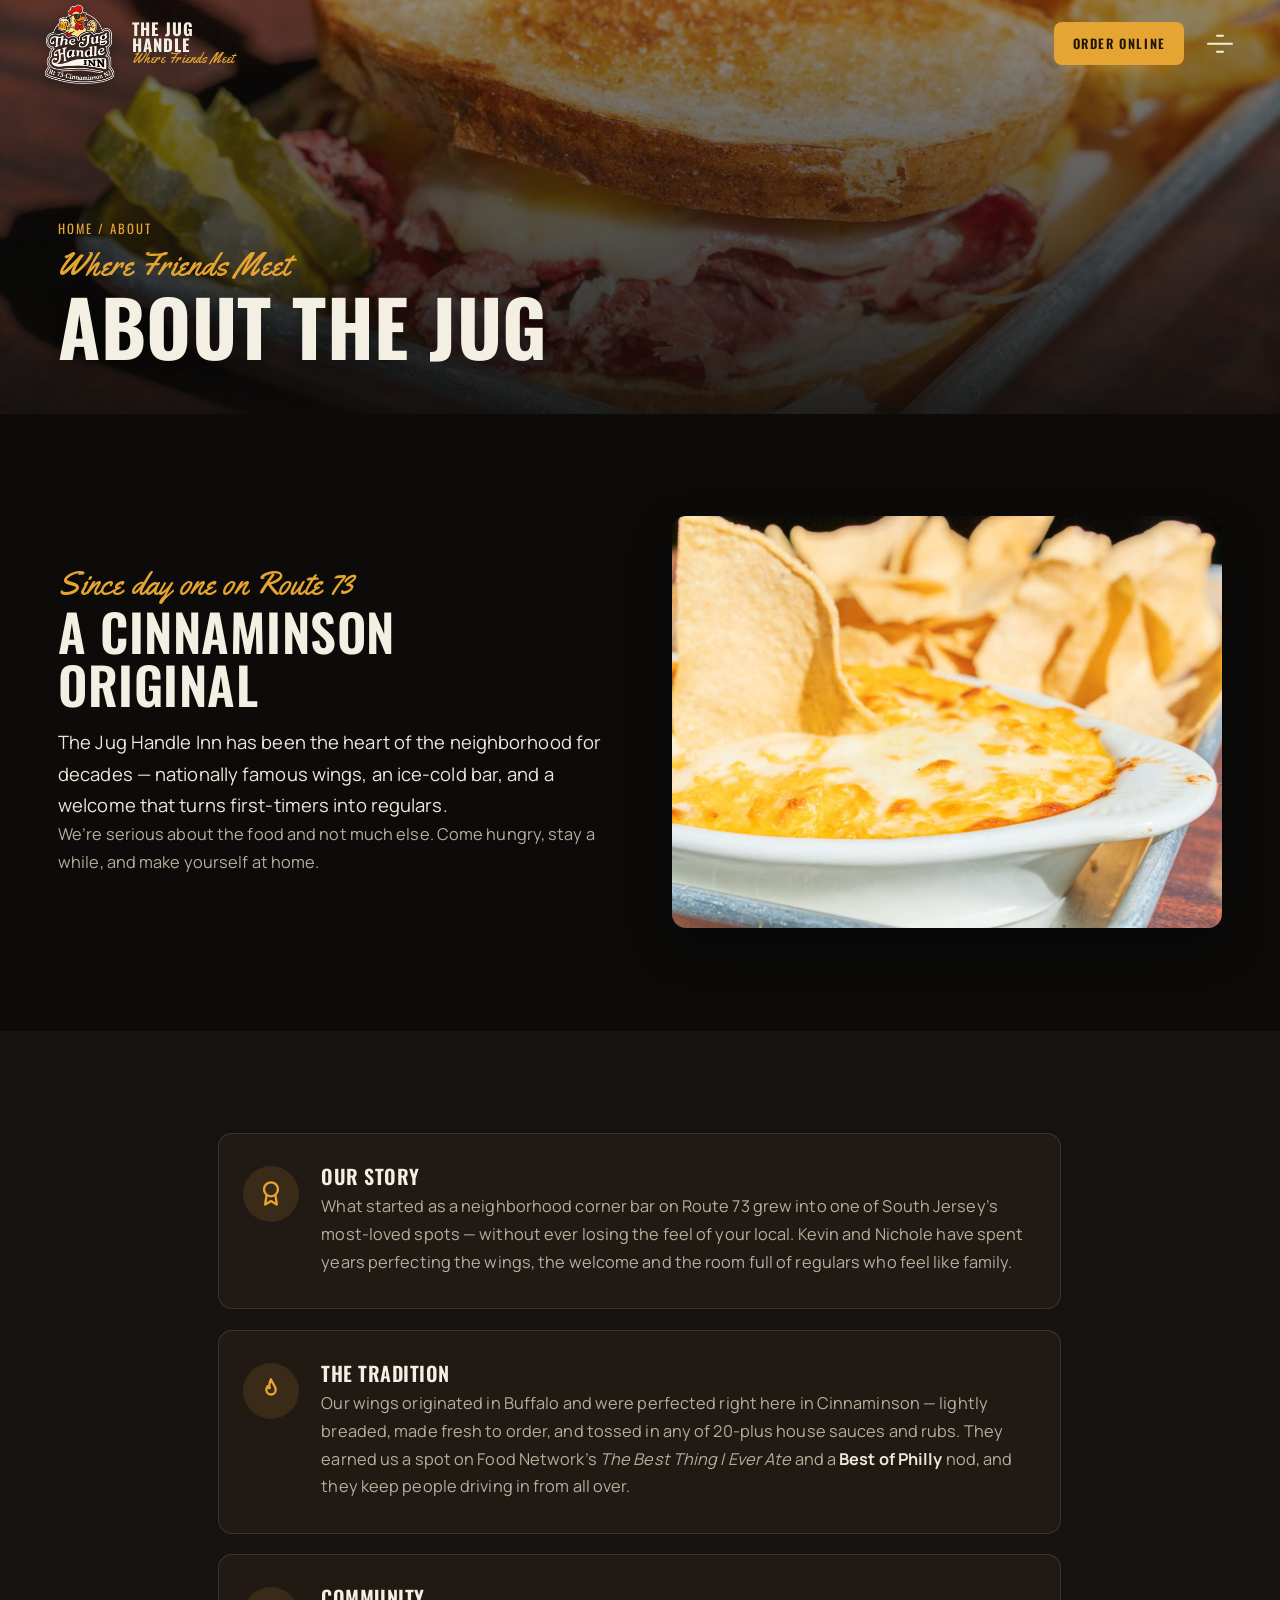
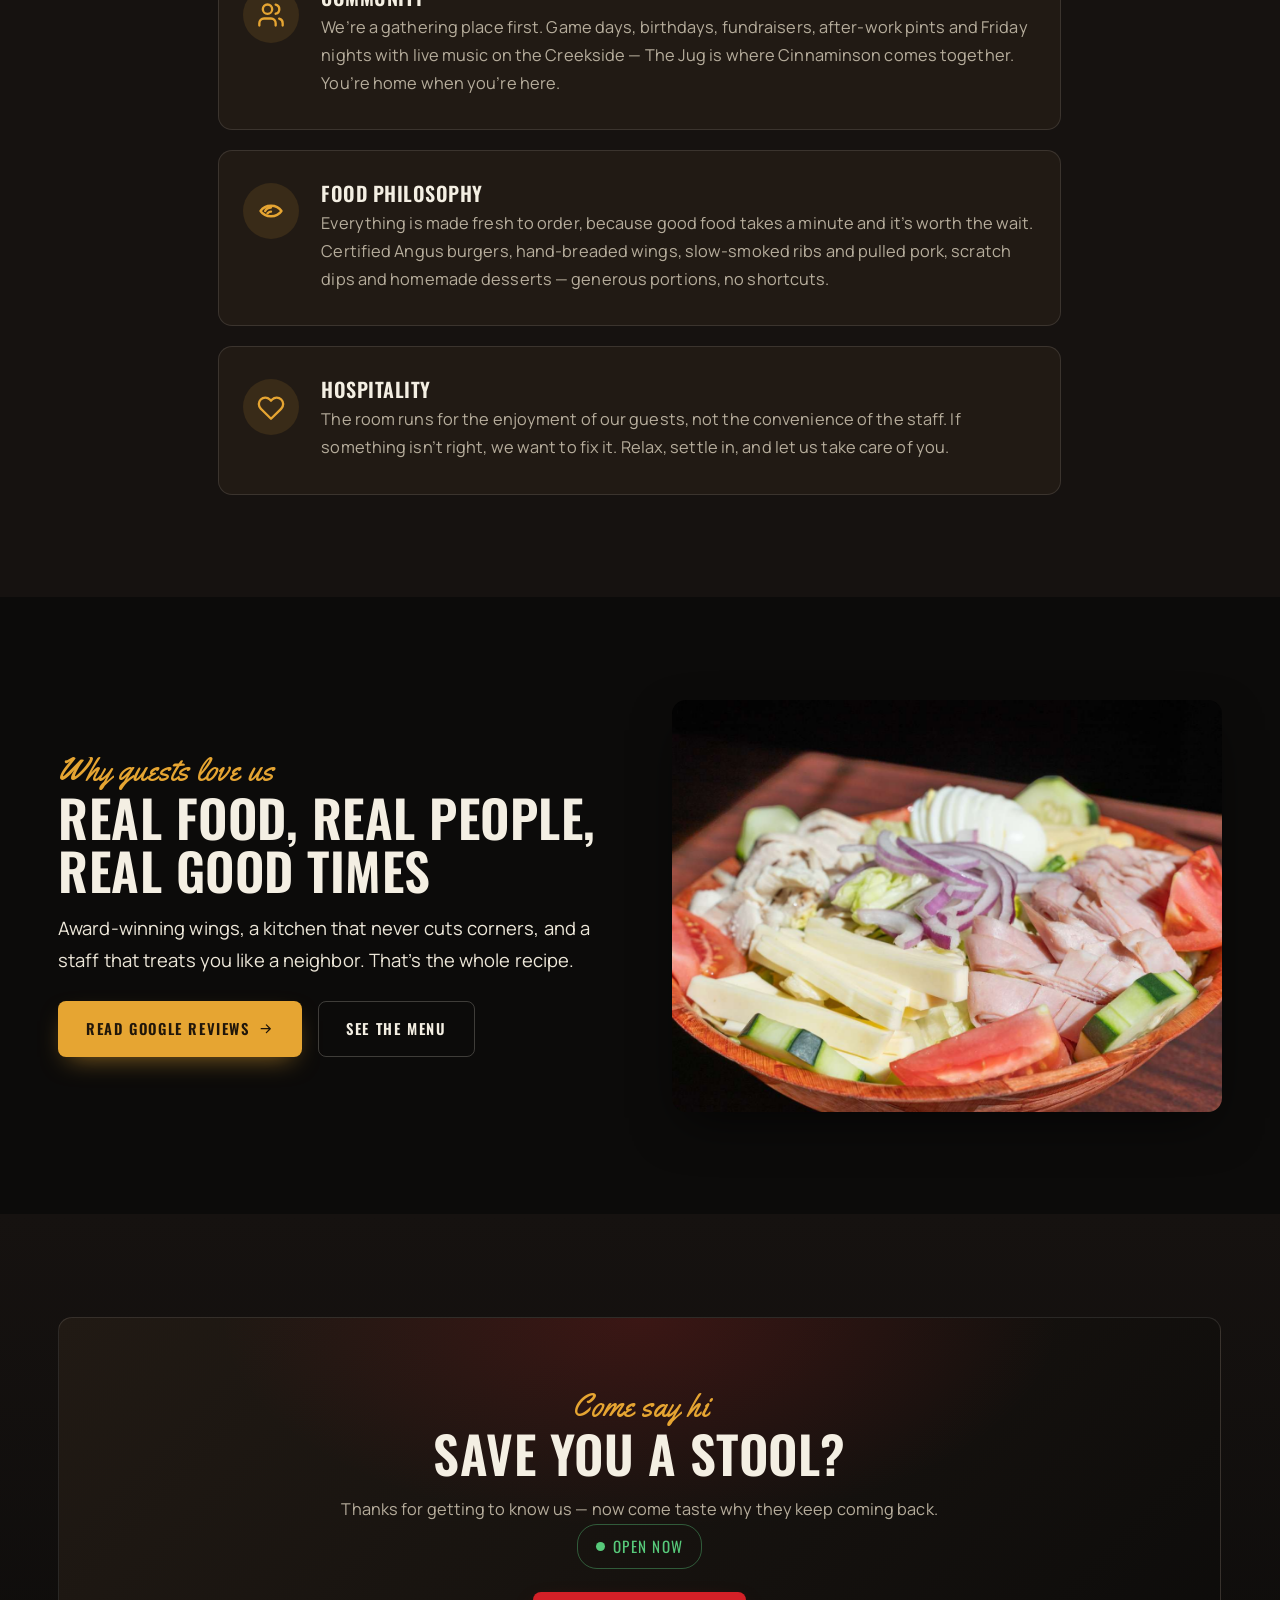
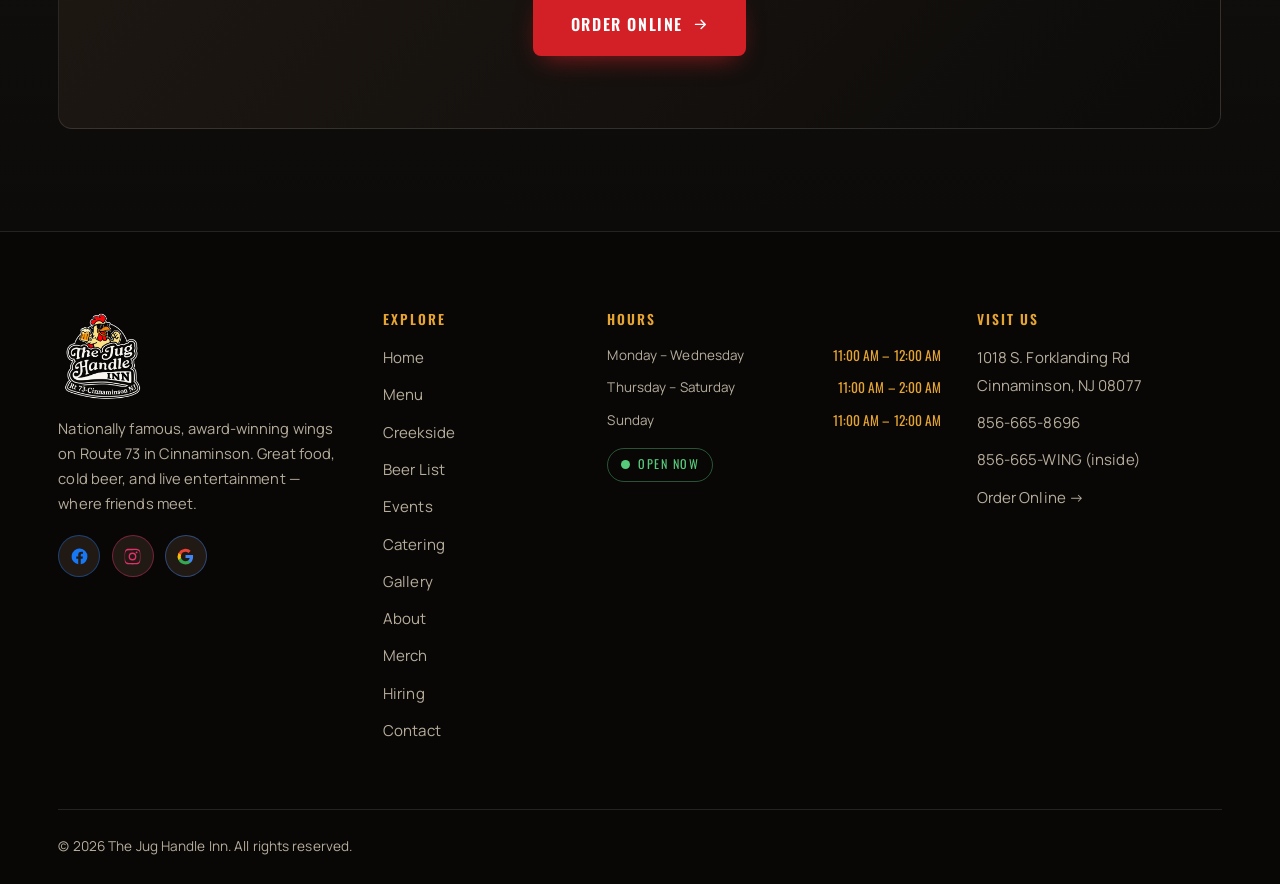
==== about.html @ 711f010d "Repoint absolute URLs to new GitHub Pages base + add .nojekyll Updated canonical, Open Graph, Twitte" ====
<!DOCTYPE html>
<html lang="en" class="no-js">
<head>
  <meta charset="UTF-8">
  <script>document.documentElement.classList.remove("no-js");document.documentElement.classList.add("js");</script>
  <meta name="viewport" content="width=device-width, initial-scale=1.0">
  <title>About | The Jug Handle Inn — Cinnaminson&amp;rsquo;s Home for Wings &amp; Cold Beer</title>
  <meta name="description" content="The story of The Jug Handle Inn: a Cinnaminson original on Route 73 with nationally famous, award-winning wings, made-fresh food, and a welcome that turns first-timers into regulars.">
  <link rel="canonical" href="https://digitaloneweb.github.io/theJugHandleInn/about.html">
  <meta name="theme-color" content="#0c0b0a">

  <!-- Open Graph -->
  <meta property="og:type" content="restaurant">
  <meta property="og:site_name" content="The Jug Handle Inn">
  <meta property="og:title" content="About | The Jug Handle Inn — Cinnaminson&amp;rsquo;s Home for Wings &amp; Cold Beer">
  <meta property="og:description" content="The story of The Jug Handle Inn: a Cinnaminson original on Route 73 with nationally famous, award-winning wings, made-fresh food, and a welcome that turns first-timers into regulars.">
  <meta property="og:url" content="https://digitaloneweb.github.io/theJugHandleInn/about.html">
  <meta property="og:image" content="https://digitaloneweb.github.io/theJugHandleInn/assets/images/logo/og-image.png">

  <!-- Twitter -->
  <meta name="twitter:card" content="summary_large_image">
  <meta name="twitter:title" content="About | The Jug Handle Inn — Cinnaminson&amp;rsquo;s Home for Wings &amp; Cold Beer">
  <meta name="twitter:description" content="The story of The Jug Handle Inn: a Cinnaminson original on Route 73 with nationally famous, award-winning wings, made-fresh food, and a welcome that turns first-timers into regulars.">
  <meta name="twitter:image" content="https://digitaloneweb.github.io/theJugHandleInn/assets/images/logo/og-image.png">

  <!-- Favicons -->
  <link rel="icon" type="image/png" sizes="32x32" href="assets/images/logo/favicon-32.png">
  <link rel="apple-touch-icon" href="assets/images/logo/favicon-180.png">

  <!-- Fonts -->
  <link rel="preconnect" href="https://fonts.googleapis.com">
  <link rel="preconnect" href="https://fonts.gstatic.com" crossorigin>
  <link href="https://fonts.googleapis.com/css2?family=Oswald:wght@300;400;500;600;700&family=Manrope:wght@400;500;600;700;800&family=Yellowtail&display=swap" rel="stylesheet">

  <link rel="stylesheet" href="assets/css/style.css?v=20260629e">

  <script type="application/ld+json">{
  "@context":"https://schema.org",
  "@type":"Restaurant",
  "name":"The Jug Handle Inn",
  "image":"https://digitaloneweb.github.io/theJugHandleInn/assets/images/logo/og-image.png",
  "@id":"https://digitaloneweb.github.io/theJugHandleInn",
  "url":"https://digitaloneweb.github.io/theJugHandleInn",
  "telephone":"856-665-8696",
  "priceRange":"$$",
  "servesCuisine":["American","Bar & Grill","Wings","Burgers"],
  "address":{"@type":"PostalAddress","streetAddress":"1018 S. Forklanding Rd","addressLocality":"Cinnaminson","addressRegion":"NJ","postalCode":"08077","addressCountry":"US"},
  "geo":{"@type":"GeoCoordinates","latitude":39.9912,"longitude":-74.9876},
  "openingHoursSpecification":[
    {"@type":"OpeningHoursSpecification","dayOfWeek":["Monday","Tuesday","Wednesday","Sunday"],"opens":"11:00","closes":"00:00"},
    {"@type":"OpeningHoursSpecification","dayOfWeek":["Thursday","Friday","Saturday"],"opens":"11:00","closes":"02:00"}
  ],
  "sameAs":["https://www.facebook.com/TheJugHandleInn/","https://www.instagram.com/thejughandleinn/"]
}</script>
  
</head>
<body>
<a class="skip-link" href="#main">Skip to content</a>
<header class="site-header">
  <nav class="nav container" aria-label="Primary">
    <a class="nav__brand" href="index.html" aria-label="The Jug Handle Inn home">
      <img src="assets/images/logo/logo.png" alt="The Jug Handle Inn logo — a rooster in sunglasses holding a beer">
      <span class="nav__brand-text">The Jug<br>Handle<small>Where Friends Meet</small></span>
    </a>

    <div class="nav__links" id="nav-links">
        <a href="index.html">Home</a>
        <a href="menu.html">Menu</a>
        <a href="creekside.html">Creekside</a>
        <a href="beer-list.html">Beer List</a>
        <a href="events.html">Events</a>
        <a href="catering.html">Catering</a>
        <a href="gallery.html">Gallery</a>
        <a href="about.html" aria-current="page">About</a>
        <a href="merchandise.html">Merch</a>
        <a href="hiring.html">Hiring</a>
        <a href="contact.html">Contact</a>
    </div>

    <div class="nav__actions">
      <span class="status" data-status aria-live="polite">
        <span class="status__dot"></span><span class="status__text">Checking…</span>
      </span>
      <a class="btn btn--gold btn--sm" href="https://online.skytab.com/7696057f402aea3ac30bc4868bea2866/order-settings" target="_blank" rel="noopener">Order Online</a>
      <button class="nav__toggle" aria-label="Toggle menu" aria-expanded="false" aria-controls="nav-links">
        <span></span>
      </button>
    </div>
  </nav>
</header>
<main id="main">

<section class="page-hero">
  <img src="assets/images/general/about-hero.jpg" alt="The Jug Handle Inn on Route 73" class="page-hero__bg" loading="eager" >
  <div class="container page-hero__inner" data-reveal>
    <p class="breadcrumb"><a href="index.html">Home</a> / About</p>
    <span class="eyebrow">Where Friends Meet</span>
    <h1>About The Jug</h1>
  </div>
</section>

<section class="section">
  <div class="container split">
    <div class="split__body" data-reveal>
      <span class="eyebrow">Since day one on Route 73</span>
      <h2>A Cinnaminson original</h2>
      <p class="lead">The Jug Handle Inn has been the heart of the neighborhood for decades — nationally famous wings, an ice-cold bar, and a welcome that turns first-timers into regulars.</p>
      <p>We&rsquo;re serious about the food and not much else. Come hungry, stay a while, and make yourself at home.</p>
    </div>
    <div class="split__media" data-reveal data-reveal-delay="1"><img src="assets/images/general/about-1.jpg" alt="The bar at The Jug Handle Inn" class="" loading="lazy" ></div>
  </div>
</section>

<section class="section section--wood">
  <div class="container" style="max-width:920px">
    <div class="feature-list"><article class="feature feature--row" data-reveal data-reveal-delay="0"><span class="feature__ico"><svg viewBox="0 0 24 24" fill="none" stroke="currentColor" stroke-width="2" stroke-linecap="round" stroke-linejoin="round"><circle cx="12" cy="8" r="6"/><path d="m8.2 13-1.2 8L12 18l5 3-1.2-8"/></svg></span><div><h3>Our Story</h3><p>What started as a neighborhood corner bar on Route 73 grew into one of South Jersey&rsquo;s most-loved spots — without ever losing the feel of your local. Kevin and Nichole have spent years perfecting the wings, the welcome and the room full of regulars who feel like family.</p></div></article><article class="feature feature--row" data-reveal data-reveal-delay="1"><span class="feature__ico"><svg viewBox="0 0 24 24" fill="none" stroke="currentColor" stroke-width="2" stroke-linecap="round" stroke-linejoin="round"><path d="M12 2c1 4 4 5 4 9a4 4 0 0 1-8 0c0-1 .4-2 1-3 .3 1 1 1.5 2 1.5C10 7 11 4 12 2Z"/></svg></span><div><h3>The Tradition</h3><p>Our wings originated in Buffalo and were perfected right here in Cinnaminson — lightly breaded, made fresh to order, and tossed in any of 20-plus house sauces and rubs. They earned us a spot on Food Network&rsquo;s <em>The Best Thing I Ever Ate</em> and a <strong>Best of Philly</strong> nod, and they keep people driving in from all over.</p></div></article><article class="feature feature--row" data-reveal data-reveal-delay="2"><span class="feature__ico"><svg viewBox="0 0 24 24" fill="none" stroke="currentColor" stroke-width="2" stroke-linecap="round" stroke-linejoin="round"><path d="M16 21v-2a4 4 0 0 0-4-4H6a4 4 0 0 0-4 4v2"/><circle cx="9" cy="7" r="4"/><path d="M22 21v-2a4 4 0 0 0-3-3.9M16 3.1a4 4 0 0 1 0 7.8"/></svg></span><div><h3>Community</h3><p>We&rsquo;re a gathering place first. Game days, birthdays, fundraisers, after-work pints and Friday nights with live music on the Creekside — The Jug is where Cinnaminson comes together. You&rsquo;re home when you&rsquo;re here.</p></div></article><article class="feature feature--row" data-reveal data-reveal-delay="0"><span class="feature__ico"><svg viewBox="0 0 24 24" fill="none" stroke="currentColor" stroke-width="2" stroke-linecap="round" stroke-linejoin="round"><path d="M3 12c4-6 14-6 18 0-4 6-14 6-18 0Z"/><path d="M7 12c1-2 3-3 5-3M9 14c1-1 2-1.5 3-1.5"/></svg></span><div><h3>Food Philosophy</h3><p>Everything is made fresh to order, because good food takes a minute and it&rsquo;s worth the wait. Certified Angus burgers, hand-breaded wings, slow-smoked ribs and pulled pork, scratch dips and homemade desserts — generous portions, no shortcuts.</p></div></article><article class="feature feature--row" data-reveal data-reveal-delay="1"><span class="feature__ico"><svg viewBox="0 0 24 24" fill="none" stroke="currentColor" stroke-width="2" stroke-linecap="round" stroke-linejoin="round"><path d="M20.8 5.6a5.5 5.5 0 0 0-7.8 0L12 6.6l-1-1a5.5 5.5 0 0 0-7.8 7.8l1 1 7.8 7.7 7.8-7.7 1-1a5.5 5.5 0 0 0 0-7.8Z"/></svg></span><div><h3>Hospitality</h3><p>The room runs for the enjoyment of our guests, not the convenience of the staff. If something isn&rsquo;t right, we want to fix it. Relax, settle in, and let us take care of you.</p></div></article></div>
  </div>
</section>

<section class="section">
  <div class="container split split--reverse">
    <div class="split__media" data-reveal><img src="assets/images/general/about-2.jpg" alt="Live music on the Creekside" class="" loading="lazy" ></div>
    <div class="split__body" data-reveal data-reveal-delay="1">
      <span class="eyebrow">Why guests love us</span>
      <h2>Real food, real people, real&nbsp;good&nbsp;times</h2>
      <p class="lead">Award-winning wings, a kitchen that never cuts corners, and a staff that treats you like a neighbor. That&rsquo;s the whole recipe.</p>
      <div class="hero__cta" style="margin-top:1.6rem">
        <a class="btn btn--gold" href="https://share.google/TAHXh9fkQX0eW2FaK" target="_blank" rel="noopener">Read Google Reviews <svg viewBox="0 0 24 24" fill="none" stroke="currentColor" stroke-width="2" stroke-linecap="round" stroke-linejoin="round"><path d="M5 12h14M13 6l6 6-6 6"/></svg></a>
        <a class="btn btn--ghost" href="menu.html">See the Menu</a>
      </div>
    </div>
  </div>
</section>

<section class="section section--wood2">
  <div class="container"><div class="callout" data-reveal>
    <span class="eyebrow">Come say hi</span>
    <h2>Save you a stool?</h2>
    <p class="measure mx-auto">Thanks for getting to know us — now come taste why they keep coming back. <span class="status status--lg" data-status><span class="status__dot"></span><span class="status__text">Checking…</span></span></p>
    <a class="btn btn--primary btn--lg" href="https://online.skytab.com/7696057f402aea3ac30bc4868bea2866/order-settings" target="_blank" rel="noopener">Order Online <svg viewBox="0 0 24 24" fill="none" stroke="currentColor" stroke-width="2" stroke-linecap="round" stroke-linejoin="round"><path d="M5 12h14M13 6l6 6-6 6"/></svg></a>
  </div></div>
</section>

</main>
<footer class="site-footer">
  <div class="container">
    <div class="footer-grid">
      <div class="footer-brand">
        <img src="assets/images/logo/logo.png" alt="The Jug Handle Inn logo">
        <p>Nationally famous, award-winning wings on Route 73 in Cinnaminson. Great food, cold beer, and live entertainment — where friends meet.</p>
        <div class="socials">
          <a href="https://www.facebook.com/TheJugHandleInn/" target="_blank" rel="noopener" aria-label="Facebook"><svg viewBox="0 0 24 24" fill="currentColor" aria-hidden="true"><path d="M22 12a10 10 0 1 0-11.6 9.9v-7H7.9V12h2.5V9.8c0-2.5 1.5-3.9 3.8-3.9 1.1 0 2.2.2 2.2.2v2.5h-1.2c-1.2 0-1.6.8-1.6 1.6V12h2.7l-.4 2.9h-2.3v7A10 10 0 0 0 22 12Z"/></svg></a>
          <a href="https://www.instagram.com/thejughandleinn/" target="_blank" rel="noopener" aria-label="Instagram"><svg viewBox="0 0 24 24" fill="currentColor" aria-hidden="true"><path d="M12 2.2c3.2 0 3.6 0 4.9.1 1.2.1 1.8.3 2.2.4.6.2 1 .5 1.4.9.4.4.7.8.9 1.4.2.5.4 1.1.4 2.2.1 1.3.1 1.7.1 4.9s0 3.6-.1 4.9c-.1 1.2-.3 1.8-.4 2.2-.2.6-.5 1-.9 1.4-.4.4-.8.7-1.4.9-.5.2-1.1.4-2.2.4-1.3.1-1.7.1-4.9.1s-3.6 0-4.9-.1c-1.2-.1-1.8-.3-2.2-.4-.6-.2-1-.5-1.4-.9-.4-.4-.7-.8-.9-1.4-.2-.5-.4-1.1-.4-2.2C2.2 15.6 2.2 15.2 2.2 12s0-3.6.1-4.9c.1-1.2.3-1.8.4-2.2.2-.6.5-1 .9-1.4.4-.4.8-.7 1.4-.9.5-.2 1.1-.4 2.2-.4C8.4 2.2 8.8 2.2 12 2.2Zm0 1.8c-3.1 0-3.5 0-4.7.1-1.1.1-1.7.2-2.1.4-.5.2-.9.4-1.3.8-.4.4-.6.8-.8 1.3-.2.4-.3 1-.4 2.1C2.6 9.7 2.6 10.1 2.6 12s0 2.3.1 3.5c.1 1.1.2 1.7.4 2.1.2.5.4.9.8 1.3.4.4.8.6 1.3.8.4.2 1 .3 2.1.4 1.2.1 1.6.1 4.7.1s3.5 0 4.7-.1c1.1-.1 1.7-.2 2.1-.4.5-.2.9-.4 1.3-.8.4-.4.6-.8.8-1.3.2-.4.3-1 .4-2.1.1-1.2.1-1.6.1-3.5s0-2.3-.1-3.5c-.1-1.1-.2-1.7-.4-2.1-.2-.5-.4-.9-.8-1.3-.4-.4-.8-.6-1.3-.8-.4-.2-1-.3-2.1-.4C15.5 4 15.1 4 12 4Zm0 3.1A4.9 4.9 0 1 1 7.1 12 4.9 4.9 0 0 1 12 7.1Zm0 8.1A3.2 3.2 0 1 0 8.8 12 3.2 3.2 0 0 0 12 15.2Zm6.3-8.3a1.15 1.15 0 1 1-1.15-1.15A1.15 1.15 0 0 1 18.3 6.9Z"/></svg></a>
          <a href="https://share.google/TAHXh9fkQX0eW2FaK" target="_blank" rel="noopener" aria-label="Google Reviews"><svg viewBox="0 0 24 24" fill="currentColor" aria-hidden="true"><path d="M21.6 12.2c0-.7-.1-1.4-.2-2H12v3.8h5.4a4.6 4.6 0 0 1-2 3v2.5h3.2c1.9-1.7 3-4.3 3-7.3Z"/><path d="M12 22c2.7 0 5-.9 6.6-2.4l-3.2-2.5c-.9.6-2 .9-3.4.9-2.6 0-4.8-1.7-5.6-4.1H3.1v2.6A10 10 0 0 0 12 22Z"/><path d="M6.4 13.9a6 6 0 0 1 0-3.8V7.5H3.1a10 10 0 0 0 0 9l3.3-2.6Z"/><path d="M12 6.1c1.5 0 2.8.5 3.8 1.5l2.8-2.8A10 10 0 0 0 3.1 7.5l3.3 2.6C7.2 7.7 9.4 6.1 12 6.1Z"/></svg></a>
        </div>
      </div>

      <div class="footer-col">
        <h4>EXPLORE</h4>
        <ul>
          <li><a href="index.html">Home</a></li>
          <li><a href="menu.html">Menu</a></li>
          <li><a href="creekside.html">Creekside</a></li>
          <li><a href="beer-list.html">Beer List</a></li>
          <li><a href="events.html">Events</a></li>
          <li><a href="catering.html">Catering</a></li>
          <li><a href="gallery.html">Gallery</a></li>
          <li><a href="about.html">About</a></li>
          <li><a href="merchandise.html">Merch</a></li>
          <li><a href="hiring.html">Hiring</a></li>
          <li><a href="contact.html">Contact</a></li>
        </ul>
      </div>

      <div class="footer-col">
        <h4>HOURS</h4>
        <ul class="footer-hours">
          <li><span>Monday – Wednesday</span><span>11:00 AM – 12:00 AM</span></li>
          <li><span>Thursday – Saturday</span><span>11:00 AM – 2:00 AM</span></li>
          <li><span>Sunday</span><span>11:00 AM – 12:00 AM</span></li>
        </ul>
        <p style="margin-top:1rem">
          <span class="status" data-status><span class="status__dot"></span><span class="status__text">Checking…</span></span>
        </p>
      </div>

      <div class="footer-col">
        <h4>VISIT US</h4>
        <ul>
          <li><a href="https://maps.app.goo.gl/6b174tuCh4UDP8sJ7" target="_blank" rel="noopener">1018 S. Forklanding Rd<br>Cinnaminson, NJ 08077</a></li>
          <li><a href="tel:+18566658696">856-665-8696</a></li>
          <li><a href="tel:+18566659464">856-665-WING (inside)</a></li>
          <li><a href="https://online.skytab.com/7696057f402aea3ac30bc4868bea2866/order-settings" target="_blank" rel="noopener">Order Online &rarr;</a></li>
        </ul>
      </div>
    </div>

    <div class="footer-bottom">
      <p>&copy; <span data-year>2026</span> The Jug Handle Inn. All rights reserved.</p>
    </div>
  </div>
</footer>

<button class="to-top" aria-label="Back to top"><svg viewBox="0 0 24 24" fill="none" stroke="currentColor" stroke-width="2.4" stroke-linecap="round" stroke-linejoin="round"><path d="M12 19V5M6 11l6-6 6 6"/></svg></button>
<script src="assets/js/main.js?v=20260629e"></script>
</body>
</html>
---- assets/css/style.css ----
/* =====================================================================
   THE JUG HANDLE INN  —  style.css
   ---------------------------------------------------------------------
   A single shared stylesheet for the whole site.
   Modern Rustic · Premium · Dark Wood · Rooster Red & Beer Gold.

   TABLE OF CONTENTS
   01. Design tokens (CSS variables)
   02. Reset & base elements
   03. Typography helpers
   04. Layout primitives (container, section, grid)
   05. Buttons
   06. Header / navigation
   07. Hero
   08. Eyebrow / section heading
   09. Cards (feature, food, menu, event, testimonial)
   10. Split sections & callouts
   11. Menu / price rows
   12. Gallery & lightbox
   13. Accordion (FAQ)
   14. Status pill (open / closed)
   15. Map & contact
   16. Footer & back-to-top
   17. Scroll-reveal animation utilities
   18. Responsive breakpoints
   19. Accessibility / reduced motion
   ===================================================================== */

/* ---------------------------------------------------------------------
   01. DESIGN TOKENS
   Colours are pulled directly from logo.png:
   rooster-red comb, beer-gold mug, cream wordmark, near-black field.
--------------------------------------------------------------------- */
:root {
  /* Brand */
  --primary:      #d32027;   /* rooster red  — energy / signature accent */
  --primary-dark: #a8181e;
  --secondary:    #e6a532;   /* beer gold    — warm highlight            */
  --secondary-dk: #c8841a;
  --accent:       #e6a532;   /* alias used by CTAs                       */

  /* Surfaces */
  --dark:        #0c0b0a;    /* near-black field (logo background)        */
  --wood:        #161210;    /* dark-wood panel                          */
  --wood-2:      #211a14;    /* raised dark-wood panel                   */
  --background:  #0c0b0a;
  --surface:     #14110e;

  /* Light surfaces (cream cards) */
  --light:       #f4efe3;    /* cream wordmark colour                    */
  --light-2:     #ece4d3;

  /* Text */
  --text:        #ede7d9;    /* primary text on dark                     */
  --text-soft:   #b6ad9c;    /* muted text on dark                       */
  --text-dark:   #1a1714;    /* text on cream surfaces                   */
  --text-dark-soft:#5c5346;

  /* Lines & states */
  --border:      rgba(244, 239, 227, 0.12);
  --border-strong: rgba(244, 239, 227, 0.22);
  --hover:       #e6363d;    /* lighter red on hover                     */

  /* Type */
  --font-display: "Oswald", "Arial Narrow", sans-serif;
  --font-body:    "Manrope", system-ui, -apple-system, sans-serif;
  --font-script:  "Yellowtail", "Brush Script MT", cursive;

  /* Spacing scale */
  --space-1: .4rem;
  --space-2: .8rem;
  --space-3: 1.2rem;
  --space-4: 1.8rem;
  --space-5: 2.6rem;
  --space-6: 4rem;
  --space-7: 6rem;
  --space-8: 8rem;

  /* Misc */
  --radius:   14px;
  --radius-sm: 8px;
  --shadow:   0 18px 50px -12px rgba(0, 0, 0, .65);
  --shadow-sm:0 8px 24px -10px rgba(0, 0, 0, .6);
  --maxw:     1240px;
  --header-h: 98px;
  --ease:     cubic-bezier(.22, .61, .36, 1);
}

/* ---------------------------------------------------------------------
   02. RESET & BASE
--------------------------------------------------------------------- */
*, *::before, *::after { box-sizing: border-box; }
* { margin: 0; padding: 0; }

html {
  scroll-behavior: smooth;
  scroll-padding-top: calc(var(--header-h) + 12px);
  -webkit-text-size-adjust: 100%;
}

body {
  font-family: var(--font-body);
  background: var(--background);
  color: var(--text);
  line-height: 1.7;
  font-size: 1.02rem;
  letter-spacing: .1px;
  overflow-x: hidden;
  /* subtle dark-wood texture using layered gradients */
  background-image:
    radial-gradient(1200px 600px at 80% -10%, rgba(230,165,50,.06), transparent 60%),
    radial-gradient(900px 500px at -10% 10%, rgba(211,32,39,.05), transparent 55%);
  background-attachment: fixed;
}

img { display: block; max-width: 100%; height: auto; }
a { color: inherit; text-decoration: none; }
ul { list-style: none; }
button { font: inherit; cursor: pointer; }

/* selection */
::selection { background: var(--primary); color: #fff; }

/* focus visibility — accessibility floor */
:focus-visible {
  outline: 3px solid var(--secondary);
  outline-offset: 3px;
  border-radius: 4px;
}

/* ---------------------------------------------------------------------
   03. TYPOGRAPHY
--------------------------------------------------------------------- */
h1, h2, h3, h4 {
  font-family: var(--font-display);
  font-weight: 600;
  line-height: 1.04;
  letter-spacing: .5px;
  text-transform: uppercase;
  color: var(--light);
}
h1 { font-size: clamp(2.6rem, 6vw, 5rem); font-weight: 700; }
h2 { font-size: clamp(2rem, 4vw, 3.2rem); }
h3 { font-size: clamp(1.3rem, 2.4vw, 1.8rem); }
h4 { font-size: 1.15rem; letter-spacing: 1px; }

p { color: var(--text-soft); }
strong { color: var(--text); }

.script {
  font-family: var(--font-script);
  text-transform: none;
  letter-spacing: 0;
}

/* ---------------------------------------------------------------------
   04. LAYOUT PRIMITIVES
--------------------------------------------------------------------- */
.container {
  width: 100%;
  max-width: var(--maxw);
  margin-inline: auto;
  padding-inline: clamp(1.1rem, 4vw, 2.4rem);
}

.section { padding-block: clamp(3.5rem, 8vw, var(--space-8)); }
.section--tight { padding-block: clamp(2.4rem, 5vw, var(--space-6)); }
.section--wood  { background: var(--wood); }
.section--wood2 { background: linear-gradient(180deg, var(--wood) 0%, var(--background) 100%); }
.section--cream {
  background: var(--light);
  color: var(--text-dark);
}
.section--cream h1,
.section--cream h2,
.section--cream h3,
.section--cream h4 { color: var(--text-dark); }
.section--cream p { color: var(--text-dark-soft); }

.grid { display: grid; gap: clamp(1.2rem, 3vw, 2rem); }
.grid-2 { grid-template-columns: repeat(2, 1fr); }
.grid-3 { grid-template-columns: repeat(3, 1fr); }
.grid-4 { grid-template-columns: repeat(4, 1fr); }

.text-center { text-align: center; }
.mt-1 { margin-top: var(--space-3); }
.mt-2 { margin-top: var(--space-5); }
.lead { font-size: 1.15rem; color: var(--text); max-width: 60ch; }
.measure { max-width: 64ch; }
.mx-auto { margin-inline: auto; }

/* divider rule with gold tick */
.rule {
  height: 1px; border: 0;
  background: var(--border);
  margin-block: var(--space-5);
}

/* ---------------------------------------------------------------------
   05. BUTTONS
--------------------------------------------------------------------- */
.btn {
  display: inline-flex;
  align-items: center;
  gap: .55rem;
  font-family: var(--font-display);
  font-weight: 600;
  text-transform: uppercase;
  letter-spacing: 1.6px;
  font-size: .92rem;
  padding: .9rem 1.7rem;
  border-radius: var(--radius-sm);
  border: 1.5px solid transparent;
  transition: transform .25s var(--ease), background .25s var(--ease),
              color .25s var(--ease), box-shadow .25s var(--ease), border-color .25s;
  will-change: transform;
}
.btn:hover { transform: translateY(-3px); }
.btn:active { transform: translateY(-1px); }

.btn--primary {
  background: var(--primary);
  color: #fff;
  box-shadow: 0 10px 26px -10px rgba(211,32,39,.7);
}
.btn--primary:hover { background: var(--hover); box-shadow: 0 16px 34px -10px rgba(211,32,39,.85); }

.btn--gold {
  background: var(--secondary);
  color: #20160a;
  box-shadow: 0 10px 26px -10px rgba(230,165,50,.6);
}
.btn--gold:hover { background: #f1b54a; }

.btn--ghost {
  background: transparent;
  color: var(--light);
  border-color: var(--border-strong);
}
.btn--ghost:hover { border-color: var(--secondary); color: var(--secondary); }

.btn--lg { padding: 1.1rem 2.3rem; font-size: 1rem; }
.btn--sm { padding: .6rem 1.1rem; font-size: .8rem; }

/* Inline icon sizing — keep SVG icons proportional to their text so they
   never expand to their intrinsic size (esp. on narrow mobile buttons). */
.btn svg { width: 1.05em; height: 1.05em; flex: 0 0 auto; }
.card__link svg { width: 1.05em; height: 1.05em; flex: 0 0 auto; vertical-align: middle; }
.to-top svg { width: 22px; height: 22px; }
.btn .ico { width: 1em; height: 1em; }

/* ---------------------------------------------------------------------
   06. HEADER / NAVIGATION
   Transparent over hero, becomes solid dark wood on scroll.
--------------------------------------------------------------------- */
.site-header {
  position: fixed;
  inset: 0 0 auto 0;
  z-index: 1000;
  height: var(--header-h);
  display: flex;
  align-items: center;
  transition: background .35s var(--ease), box-shadow .35s var(--ease), border-color .35s;
  border-bottom: 1px solid transparent;
}
.site-header.scrolled {
  background: rgba(12, 11, 10, .88);
  backdrop-filter: blur(14px) saturate(140%);
  -webkit-backdrop-filter: blur(14px) saturate(140%);
  border-bottom-color: var(--border);
  box-shadow: 0 10px 30px -18px #000;
}
.nav {
  display: flex;
  align-items: center;
  gap: var(--space-4);
  width: 100%;
}
/* The header bar may span wider than the 1240px content container so the
   full inline nav has room before it collapses to the hamburger. */
.site-header .nav { max-width: 1480px; }
.nav__brand {
  display: flex;
  align-items: center;
  gap: .7rem;
  margin-right: auto;
}
.nav__brand img { height: 82px; width: auto; filter: drop-shadow(0 3px 6px rgba(0,0,0,.5)); }
.nav__brand-text {
  font-family: var(--font-display);
  font-weight: 700;
  text-transform: uppercase;
  letter-spacing: 1px;
  line-height: .95;
  font-size: 1.05rem;
  color: var(--light);
}
.nav__brand-text small {
  display: block;
  font-family: var(--font-script);
  text-transform: none;
  font-weight: 400;
  font-size: .85rem;
  color: var(--secondary);
  letter-spacing: 0;
}

.nav__links {
  display: flex;
  align-items: center;
  gap: clamp(.3rem, .9vw, .8rem);
}
.nav__links a {
  position: relative;
  white-space: nowrap;
  font-family: var(--font-display);
  font-weight: 500;
  text-transform: uppercase;
  letter-spacing: .6px;
  font-size: .78rem;
  color: var(--text);
  padding: .4rem .12rem;
  transition: color .2s;
}
.nav__links a::after {
  content: "";
  position: absolute;
  left: 0; bottom: -2px;
  width: 0; height: 2px;
  background: var(--secondary);
  transition: width .28s var(--ease);
}
.nav__links a:hover,
.nav__links a[aria-current="page"] { color: var(--secondary); }
.nav__links a:hover::after,
.nav__links a[aria-current="page"]::after { width: 100%; }

.nav__actions { display: flex; align-items: center; gap: .8rem; flex-wrap: nowrap; }
.nav__actions .btn { white-space: nowrap; }

/* hamburger */
.nav__toggle {
  display: none;
  background: transparent;
  border: 0;
  width: 44px; height: 44px;
  position: relative;
}
.nav__toggle span,
.nav__toggle span::before,
.nav__toggle span::after {
  content: "";
  position: absolute;
  left: 9px; right: 9px;
  height: 2.5px;
  background: var(--light);
  border-radius: 2px;
  transition: transform .3s var(--ease), opacity .2s;
}
.nav__toggle span { top: 50%; transform: translateY(-50%); }
.nav__toggle span::before { top: -8px; }
.nav__toggle span::after  { top: 8px; }
.nav__toggle[aria-expanded="true"] span { background: transparent; }
.nav__toggle[aria-expanded="true"] span::before { transform: translateY(8px) rotate(45deg); }
.nav__toggle[aria-expanded="true"] span::after  { transform: translateY(-8px) rotate(-45deg); }

/* ---------------------------------------------------------------------
   07. HERO
--------------------------------------------------------------------- */
.hero {
  position: relative;
  min-height: min(92vh, 820px);
  display: flex;
  align-items: center;
  padding-top: var(--header-h);
  overflow: hidden;
}
.hero__bg {
  position: absolute; inset: 0;
  width: 100%; height: 100%;
  object-fit: cover;
  z-index: -2;
}
/* Rotating hero slideshow (crossfade) */
.hero__slides { position: absolute; inset: 0; z-index: -2; }
.hero__slide {
  position: absolute; inset: 0;
  width: 100%; height: 100%;
  object-fit: cover;
  opacity: 0;
  transition: opacity 1.4s var(--ease);
  will-change: opacity;
}
.hero__slide.is-active { opacity: 1; }
/* Slow Ken-Burns drift on the active slide for a premium feel */
@media (prefers-reduced-motion: no-preference) {
  .hero__slide.is-active { animation: heroZoom 8s ease-out forwards; }
}
@keyframes heroZoom { from { transform: scale(1.04); } to { transform: scale(1.12); } }
.hero::after {            /* dark gradient overlay */
  content: "";
  position: absolute; inset: 0;
  background:
    linear-gradient(180deg, rgba(12,11,10,.55) 0%, rgba(12,11,10,.35) 35%, rgba(12,11,10,.92) 100%),
    linear-gradient(90deg, rgba(12,11,10,.7) 0%, transparent 60%);
  z-index: -1;
}
.hero__inner { max-width: 720px; padding-block: var(--space-6); }
.hero h1 { margin-bottom: 1rem; text-shadow: 0 6px 30px rgba(0,0,0,.6); }
.hero .hero__lines {
  font-family: var(--font-display);
  font-weight: 600;
  text-transform: uppercase;
  letter-spacing: 2px;
  font-size: clamp(1.1rem, 2.4vw, 1.6rem);
  color: var(--secondary);
  margin-bottom: 1.6rem;
  line-height: 1.25;
}
.hero__cta { display: flex; flex-wrap: wrap; gap: 1rem; margin-top: 1.8rem; }

/* compact page hero (interior pages) */
.page-hero {
  position: relative;
  min-height: 46vh;
  display: flex;
  align-items: flex-end;
  padding-top: var(--header-h);
  overflow: hidden;
}
.page-hero__bg { position:absolute; inset:0; width:100%; height:100%; object-fit:cover; z-index:-2; }
.page-hero::after {
  content:""; position:absolute; inset:0; z-index:-1;
  background: linear-gradient(180deg, rgba(12,11,10,.45) 0%, rgba(12,11,10,.9) 100%);
}
.page-hero__inner { padding-bottom: clamp(1.6rem, 4vw, 3rem); }
.page-hero h1 { text-shadow: 0 6px 24px rgba(0,0,0,.6); }
.page-hero .breadcrumb {
  font-family: var(--font-display);
  letter-spacing: 2px; text-transform: uppercase;
  font-size: .8rem; color: var(--secondary);
  margin-bottom: .6rem;
}
.page-hero .breadcrumb a:hover { color: var(--light); }

/* ---------------------------------------------------------------------
   08. EYEBROW / SECTION HEADING
--------------------------------------------------------------------- */
.eyebrow {
  font-family: var(--font-script);
  font-size: clamp(1.4rem, 3vw, 2rem);
  color: var(--secondary);
  line-height: 1;
  display: inline-block;
  margin-bottom: .3rem;
}
.section-head { margin-bottom: clamp(2rem, 5vw, 3.2rem); }
.section-head.center { text-align: center; }
.section-head.center .eyebrow { display: block; }
.section-head p { margin-top: .8rem; }
.section-head.center p { margin-inline: auto; }

/* ---------------------------------------------------------------------
   09. CARDS
--------------------------------------------------------------------- */
.card {
  background: var(--wood-2);
  border: 1px solid var(--border);
  border-radius: var(--radius);
  overflow: hidden;
  transition: transform .35s var(--ease), box-shadow .35s var(--ease), border-color .35s;
}
.card:hover {
  transform: translateY(-6px);
  box-shadow: var(--shadow);
  border-color: var(--border-strong);
}
.card__media { position: relative; aspect-ratio: 4/3; overflow: hidden; }
.card__media img,
.card__media video { width: 100%; height: 100%; object-fit: cover; transition: transform .6s var(--ease); display: block; }
.card:hover .card__media img,
.card:hover .card__media video { transform: scale(1.06); }
.card__tag {
  position: absolute; top: .8rem; left: .8rem;
  background: var(--primary); color: #fff;
  font-family: var(--font-display); letter-spacing: 1px;
  text-transform: uppercase; font-size: .72rem;
  padding: .3rem .7rem; border-radius: 4px;
}
.card__body { padding: 1.3rem 1.4rem 1.6rem; }
.card__body h3 { margin-bottom: .5rem; }
.card__body p { font-size: .96rem; }
.card__link {
  display: inline-flex; align-items: center; gap: .4rem;
  margin-top: 1rem;
  font-family: var(--font-display); text-transform: uppercase;
  letter-spacing: 1.5px; font-size: .8rem; color: var(--secondary);
}
.card__link:hover { color: var(--light); gap: .7rem; }

/* feature (icon) card */
.feature {
  text-align: center;
  padding: 2rem 1.5rem;
  background: var(--wood-2);
  border: 1px solid var(--border);
  border-radius: var(--radius);
  transition: transform .35s var(--ease), border-color .35s;
}
.feature:hover { transform: translateY(-6px); border-color: var(--secondary); }
.feature .feature__ico {
  width: 56px; height: 56px; margin: 0 auto 1rem;
  display: grid; place-items: center;
  border-radius: 50%;
  background: rgba(230,165,50,.12);
  color: var(--secondary);
}
.feature .feature__ico svg { width: 28px; height: 28px; }
.feature h3 { font-size: 1.25rem; margin-bottom: .5rem; }

/* counters */
.stat { text-align: center; }
.stat__num {
  font-family: var(--font-display);
  font-weight: 700;
  font-size: clamp(2.4rem, 6vw, 3.6rem);
  color: var(--secondary);
  line-height: 1;
}
.stat__label {
  font-family: var(--font-display);
  text-transform: uppercase; letter-spacing: 2px;
  font-size: .8rem; color: var(--text-soft); margin-top: .4rem;
}

/* testimonial */
.testimonial {
  background: var(--wood-2);
  border: 1px solid var(--border);
  border-left: 3px solid var(--primary);
  border-radius: var(--radius);
  padding: 2rem 1.8rem;
}
.testimonial__stars { color: var(--secondary); letter-spacing: 3px; font-size: 1.05rem; margin-bottom: .8rem; }
.testimonial p { color: var(--text); font-size: 1.05rem; font-style: italic; }
.testimonial__who {
  margin-top: 1.1rem;
  font-family: var(--font-display);
  text-transform: uppercase; letter-spacing: 1.5px;
  font-size: .82rem; color: var(--secondary);
}

/* ---------------------------------------------------------------------
   10. SPLIT SECTIONS & CALLOUTS
--------------------------------------------------------------------- */
.split {
  display: grid;
  grid-template-columns: 1fr 1fr;
  gap: clamp(1.5rem, 5vw, 4rem);
  align-items: center;
}
.split--reverse .split__media { order: 2; }
.split__media {
  border-radius: var(--radius);
  overflow: hidden;
  box-shadow: var(--shadow);
  aspect-ratio: 4/3;
}
.split__media img { width: 100%; height: 100%; object-fit: cover; }
.split__body h2 { margin-bottom: 1rem; }

/* callout / CTA band */
.callout {
  position: relative;
  border-radius: var(--radius);
  overflow: hidden;
  padding: clamp(2.5rem, 6vw, 4.5rem);
  text-align: center;
  background: linear-gradient(135deg, var(--wood-2), var(--dark));
  border: 1px solid var(--border);
}
.callout::before {
  content: "";
  position: absolute; inset: 0;
  background: radial-gradient(600px 300px at 50% 0%, rgba(211,32,39,.18), transparent 70%);
}
.callout > * { position: relative; }
.callout h2 { margin-bottom: 1rem; }
.callout .btn { margin-top: 1.4rem; }

/* contact card for catering */
.contact-card {
  background: var(--light);
  color: var(--text-dark);
  border-radius: var(--radius);
  padding: clamp(2rem, 5vw, 3.2rem);
  text-align: center;
  box-shadow: var(--shadow);
  max-width: 640px;
  margin-inline: auto;
  border-top: 5px solid var(--primary);
}
.contact-card h2 { color: var(--text-dark); }
.contact-card .name {
  font-family: var(--font-script);
  font-size: 2rem; color: var(--primary-dark);
  margin: .6rem 0;
}
.contact-card a.phone {
  font-family: var(--font-display);
  font-size: clamp(1.8rem, 5vw, 2.6rem);
  color: var(--text-dark);
  display: inline-block; margin: .3rem 0;
}
.contact-card a.phone:hover { color: var(--primary); }
.contact-card .email { color: var(--text-dark-soft); font-weight: 600; }
.contact-card .email:hover { color: var(--primary); }
/* Ghost button sits on the light contact card, so give it a visible default */
.contact-card .btn--ghost { color: var(--secondary); border-color: var(--secondary); }
.contact-card .btn--ghost:hover { background: var(--secondary); color: #1a1207; border-color: var(--secondary); }

/* ---------------------------------------------------------------------
   11. MENU / PRICE ROWS
--------------------------------------------------------------------- */
.menu-nav {
  position: sticky;
  top: var(--header-h);
  z-index: 50;
  background: rgba(12,11,10,.9);
  backdrop-filter: blur(10px);
  border-block: 1px solid var(--border);
  padding-block: .6rem;
}
.menu-nav ul {
  display: flex; flex-wrap: wrap; gap: .4rem;
  justify-content: center;
}
.menu-nav a {
  font-family: var(--font-display);
  text-transform: uppercase; letter-spacing: 1px;
  font-size: .78rem; color: var(--text-soft);
  padding: .35rem .8rem; border-radius: 20px;
  border: 1px solid transparent;
  transition: .2s;
}
.menu-nav a:hover { color: var(--secondary); border-color: var(--border-strong); }

.menu-group { margin-bottom: clamp(2.5rem, 6vw, 4rem); scroll-margin-top: 130px; }
.menu-group__head {
  display: flex; align-items: baseline; gap: 1rem;
  margin-bottom: 1.6rem;
}
.menu-group__head h2 {
  white-space: nowrap;
  background: linear-gradient(180deg, var(--light), #cdbf9f);
  -webkit-background-clip: text; background-clip: text;
  -webkit-text-fill-color: transparent;
}
.menu-group__head::after {
  content: ""; flex: 1; height: 2px;
  background: linear-gradient(90deg, var(--secondary), transparent);
  opacity: .5;
}
.menu-group__note {
  font-size: .92rem; color: var(--text-soft);
  margin-bottom: 1.4rem; max-width: 70ch;
}

.menu-list { display: grid; gap: .2rem; }
.menu-grid { display: grid; grid-template-columns: 1fr 1fr; gap: .2rem 2.6rem; }

.menu-item {
  display: grid;
  grid-template-columns: 1fr auto;
  gap: .3rem 1rem;
  align-items: baseline;
  padding: .85rem 0;
  border-bottom: 1px dashed var(--border);
}
.menu-item__name {
  font-family: var(--font-display);
  font-weight: 600;
  text-transform: uppercase;
  letter-spacing: .6px;
  font-size: 1.04rem;
  color: var(--light);
}
.menu-item__price {
  font-family: var(--font-display);
  font-weight: 600;
  color: var(--secondary);
  font-size: 1.04rem;
  white-space: nowrap;
}
.menu-item__desc {
  grid-column: 1 / -1;
  font-size: .9rem;
  color: var(--text-soft);
  margin-top: .1rem;
  max-width: 64ch;
}
.menu-item .tag-pop {
  display: inline-block; vertical-align: middle;
  font-family: var(--font-body); font-weight: 700;
  font-size: .62rem; letter-spacing: 1px; text-transform: uppercase;
  color: var(--primary); border: 1px solid var(--primary);
  border-radius: 20px; padding: .05rem .5rem; margin-left: .5rem;
}

/* small info chips (e.g. sauces, cheeses) */
.chips { display: flex; flex-wrap: wrap; gap: .5rem; margin-top: .4rem; }
.chip {
  font-size: .8rem; letter-spacing: .4px;
  background: var(--wood-2); border: 1px solid var(--border);
  color: var(--text-soft);
  padding: .35rem .8rem; border-radius: 20px;
}
.chip--gold { color: var(--secondary); border-color: rgba(230,165,50,.4); }

/* note panel */
.note-panel {
  background: var(--wood-2);
  border: 1px solid var(--border);
  border-left: 3px solid var(--secondary);
  border-radius: var(--radius);
  padding: 1.4rem 1.6rem;
  font-size: .92rem;
}
.note-panel strong { color: var(--secondary); }

/* ---------------------------------------------------------------------
   12. GALLERY & LIGHTBOX
--------------------------------------------------------------------- */
.masonry {
  columns: 3 280px;
  column-gap: 1rem;
}
.masonry__item {
  break-inside: avoid;
  margin-bottom: 1rem;
  border-radius: var(--radius);
  overflow: hidden;
  position: relative;
  cursor: zoom-in;
  border: 1px solid var(--border);
}
.masonry__item img {
  width: 100%; display: block;
  transition: transform .6s var(--ease), filter .4s;
}
.masonry__item::after {
  content: "";
  position: absolute; inset: 0;
  background: linear-gradient(180deg, transparent 55%, rgba(12,11,10,.6));
  opacity: 0; transition: opacity .35s;
}
.masonry__item:hover img { transform: scale(1.07); }
.masonry__item:hover::after { opacity: 1; }
.masonry__item figcaption {
  position: absolute; left: 1rem; bottom: .8rem; z-index: 2;
  font-family: var(--font-display); text-transform: uppercase;
  letter-spacing: 1.5px; font-size: .82rem; color: var(--light);
  opacity: 0; transform: translateY(6px); transition: .35s;
}
.masonry__item:hover figcaption { opacity: 1; transform: none; }

/* lightbox */
.lightbox {
  position: fixed; inset: 0; z-index: 2000;
  display: none;
  align-items: center; justify-content: center;
  background: rgba(6,5,4,.94);
  padding: 4vw;
}
.lightbox.open { display: flex; }
.lightbox img { max-width: 92vw; max-height: 86vh; border-radius: 8px; box-shadow: var(--shadow); }
.lightbox__btn {
  position: absolute;
  background: rgba(255,255,255,.08);
  border: 1px solid var(--border-strong);
  color: var(--light);
  width: 52px; height: 52px; border-radius: 50%;
  display: grid; place-items: center; font-size: 1.4rem;
  transition: background .2s;
}
.lightbox__btn:hover { background: var(--primary); }
.lightbox__close { top: 4vw; right: 4vw; }
.lightbox__prev  { left: 3vw; top: 50%; transform: translateY(-50%); }
.lightbox__next  { right: 3vw; top: 50%; transform: translateY(-50%); }

/* ---------------------------------------------------------------------
   13. ACCORDION
--------------------------------------------------------------------- */
.accordion { max-width: 820px; margin-inline: auto; }
.acc-item { border-bottom: 1px solid var(--border); }
.acc-trigger {
  width: 100%;
  background: transparent; border: 0;
  display: flex; justify-content: space-between; align-items: center; gap: 1rem;
  padding: 1.3rem 0;
  text-align: left;
  font-family: var(--font-display);
  text-transform: uppercase; letter-spacing: 1px;
  font-size: 1.05rem; color: var(--light);
}
.acc-trigger .acc-ico {
  flex: 0 0 auto;
  width: 28px; height: 28px; border-radius: 50%;
  border: 1.5px solid var(--secondary); color: var(--secondary);
  display: grid; place-items: center; position: relative;
  transition: .3s;
}
.acc-ico::before, .acc-ico::after {
  content: ""; position: absolute;
  background: var(--secondary); transition: transform .3s;
}
.acc-ico::before { width: 12px; height: 2px; }
.acc-ico::after  { width: 2px; height: 12px; }
.acc-trigger[aria-expanded="true"] .acc-ico { background: var(--secondary); }
.acc-trigger[aria-expanded="true"] .acc-ico::before,
.acc-trigger[aria-expanded="true"] .acc-ico::after { background: var(--dark); }
.acc-trigger[aria-expanded="true"] .acc-ico::after { transform: scaleY(0); }
.acc-panel {
  overflow: hidden;
  max-height: 0;
  transition: max-height .4s var(--ease);
}
.acc-panel__inner { padding: 0 0 1.4rem; color: var(--text-soft); }

/* ---------------------------------------------------------------------
   14. STATUS PILL (OPEN / CLOSED)
--------------------------------------------------------------------- */
.status {
  display: inline-flex; align-items: center; gap: .5rem;
  font-family: var(--font-display);
  text-transform: uppercase; letter-spacing: 1.5px;
  font-size: .76rem;
  padding: .35rem .8rem; border-radius: 20px;
  border: 1px solid var(--border-strong);
  white-space: nowrap;
}
.status__dot {
  width: 9px; height: 9px; border-radius: 50%;
  background: var(--text-soft);
  box-shadow: 0 0 0 0 currentColor;
}
.status.is-open  { color: #57c97a; border-color: rgba(87,201,122,.4); }
.status.is-open  .status__dot { background: #57c97a; animation: pulse 2s infinite; }
.status.is-closed{ color: #e2706f; border-color: rgba(226,112,111,.4); }
.status.is-closed .status__dot { background: #e2706f; }
@keyframes pulse {
  0%   { box-shadow: 0 0 0 0 rgba(87,201,122,.55); }
  70%  { box-shadow: 0 0 0 8px rgba(87,201,122,0); }
  100% { box-shadow: 0 0 0 0 rgba(87,201,122,0); }
}
.status--lg { font-size: .95rem; padding: .55rem 1.1rem; }

/* hours table */
.hours-table { width: 100%; border-collapse: collapse; }
.hours-table td { padding: .6rem 0; border-bottom: 1px solid var(--border); }
.hours-table td:last-child { text-align: right; color: var(--secondary); font-family: var(--font-display); letter-spacing: .5px; }
.hours-table tr.today td { color: var(--light); font-weight: 700; }
.hours-table tr.today td:first-child::before { content: "▸ "; color: var(--primary); }

/* ---------------------------------------------------------------------
   15. MAP & CONTACT
--------------------------------------------------------------------- */
.map-embed {
  width: 100%;
  aspect-ratio: 16/7;
  border: 1px solid var(--border);
  border-radius: var(--radius);
  overflow: hidden;
  filter: grayscale(.25) contrast(1.05);
}
.map-embed iframe { width: 100%; height: 100%; border: 0; display: block; }

.info-block { display: grid; gap: 1.3rem; }
.info-row { display: flex; gap: .9rem; align-items: flex-start; }
.info-row .info-ico {
  flex: 0 0 auto; width: 40px; height: 40px; border-radius: 10px;
  background: rgba(230,165,50,.12); color: var(--secondary);
  display: grid; place-items: center;
}
.info-row .info-ico svg { width: 20px; height: 20px; }
.info-row h4 { color: var(--secondary); font-size: .85rem; letter-spacing: 1.5px; margin-bottom: .15rem; }
.info-row a:hover { color: var(--secondary); }

/* iframe (untappd / order) wrapper */
.embed-frame {
  width: 100%; max-width: 860px; margin-inline: auto;
  border: 1px solid var(--border); border-radius: var(--radius);
  overflow: hidden; background: #fff;
}
/* The Untappd init script (and our postMessage listener) resize this iframe to
   its real content height so there's no inner scrollbar — the page scrolls
   instead. The fixed height here is only a pre-resize fallback. */
.embed-frame iframe { width: 100%; height: 2400px; border: 0; display: block; }
@media (max-width: 620px) { .embed-frame iframe { height: 3400px; } }

/* ---------------------------------------------------------------------
   16. FOOTER & BACK-TO-TOP
--------------------------------------------------------------------- */
.site-footer {
  background: #080706;
  border-top: 1px solid var(--border);
  padding-top: clamp(3rem, 7vw, 5rem);
}
.footer-grid {
  display: grid;
  grid-template-columns: 1.3fr 0.85fr 1.5fr 1.1fr;
  gap: 2.2rem;
}
.footer-brand img { height: 88px; width: auto; margin-bottom: 1rem; }
.footer-brand p { font-size: .92rem; max-width: 32ch; }
.footer-col h4 {
  color: var(--secondary); font-size: .85rem; letter-spacing: 2px;
  margin-bottom: 1.1rem;
}
.footer-col ul { display: grid; gap: .6rem; }
.footer-col a { color: var(--text-soft); font-size: .94rem; transition: .2s; }
.footer-col a:hover { color: var(--secondary); }
.footer-hours li { display: flex; justify-content: space-between; gap: .9rem; font-size: .84rem; color: var(--text-soft); white-space: nowrap; }
.footer-hours li span { white-space: nowrap; }
.footer-hours li span:last-child { color: var(--secondary); font-family: var(--font-display); }

.socials { display: flex; gap: .7rem; margin-top: 1.2rem; }
.socials a {
  width: 42px; height: 42px; border-radius: 50%;
  display: grid; place-items: center;
  background: var(--wood-2); border: 1px solid var(--border);
  color: var(--text); transition: .25s;
}
.socials a:hover { background: var(--primary); color: #fff; transform: translateY(-3px); border-color: transparent; }
.socials svg { width: 19px; height: 19px; }

.footer-bottom {
  margin-top: clamp(2.5rem, 6vw, 4rem);
  border-top: 1px solid var(--border);
  padding-block: 1.6rem;
  display: flex; justify-content: space-between; align-items: center;
  flex-wrap: wrap; gap: 1rem;
  font-size: .85rem; color: var(--text-soft);
}
.footer-bottom a:hover { color: var(--secondary); }

.to-top {
  position: fixed; right: 1.4rem; bottom: 1.4rem; z-index: 900;
  width: 50px; height: 50px; border-radius: 50%;
  background: var(--primary); color: #fff; border: 0;
  display: grid; place-items: center;
  box-shadow: var(--shadow-sm);
  opacity: 0; visibility: hidden; transform: translateY(12px);
  transition: .3s var(--ease);
}
.to-top.show { opacity: 1; visibility: visible; transform: none; }
.to-top:hover { background: var(--hover); transform: translateY(-3px); }

/* ---------------------------------------------------------------------
   17. SCROLL-REVEAL UTILITIES
--------------------------------------------------------------------- */
.no-js [data-reveal] { opacity: 1 !important; transform: none !important; }
[data-reveal] {
  opacity: 0;
  transform: translateY(26px);
  transition: opacity .7s var(--ease), transform .7s var(--ease);
  will-change: opacity, transform;
}
[data-reveal].in { opacity: 1; transform: none; }
[data-reveal-delay="1"] { transition-delay: .08s; }
[data-reveal-delay="2"] { transition-delay: .16s; }
[data-reveal-delay="3"] { transition-delay: .24s; }
[data-reveal-delay="4"] { transition-delay: .32s; }
[data-reveal-delay="5"] { transition-delay: .40s; }

/* ---------------------------------------------------------------------
   18. RESPONSIVE
--------------------------------------------------------------------- */
@media (max-width: 1080px) {
  .footer-grid { grid-template-columns: 1fr 1fr; }
}

/* The in-header status pill is redundant with the footer/hero status, so it
   is hidden once horizontal space gets tight (it returns on wide desktops). */
@media (max-width: 1439px) {
  .site-header .nav__actions .status { display: none; }
}

/* Collapse the 11-link bar into the hamburger menu well before it would
   crowd the logo. Phones, tablets and small laptops all get the drawer. */
@media (max-width: 1300px) {
  :root { --header-h: 88px; }

  .nav__toggle { display: block; }
  .nav__links {
    position: fixed;
    inset: var(--header-h) 0 auto 0;
    flex-direction: column;
    align-items: stretch;
    gap: 0;
    background: rgba(12,11,10,.97);
    backdrop-filter: blur(16px);
    /* No vertical padding/border while closed so border-box can fully
       collapse the drawer to 0 height (otherwise the first link bleeds out). */
    padding: 0 1.2rem;
    border-bottom: 0 solid var(--border);
    max-height: 0; overflow: hidden;
    transition: max-height .4s var(--ease);
  }
  .nav__links.open {
    max-height: 80vh; overflow-y: auto;
    padding: 1rem 1.2rem 1.6rem;
    border-bottom-width: 1px;
  }
  .nav__links a {
    padding: .9rem .4rem;
    border-bottom: 1px solid var(--border);
    font-size: 1rem;
    letter-spacing: 1px;
  }
  .nav__links a::after { display: none; }
}

@media (max-width: 920px) {
  .grid-3, .grid-4 { grid-template-columns: repeat(2, 1fr); }
  .split { grid-template-columns: 1fr; }
  .split--reverse .split__media { order: 0; }
  .menu-grid { grid-template-columns: 1fr; }
}

@media (max-width: 620px) {
  .grid-2, .grid-3, .grid-4 { grid-template-columns: 1fr; }
  .masonry { columns: 2 150px; }
  .footer-grid { grid-template-columns: 1fr; }
  .hero__cta { flex-direction: column; align-items: stretch; }
  .hero__cta .btn { justify-content: center; }
  .nav__brand-text { display: none; }
  .lightbox__prev { left: 1rem; } .lightbox__next { right: 1rem; }

  /* Let long menu-section headings wrap instead of overflowing the screen. */
  .menu-group__head { flex-wrap: wrap; }
  .menu-group__head h2 { white-space: normal; }
}

/* Very small phones — keep the header CTA compact so the logo + Order Online
   + hamburger always fit on one row without overflow. */
@media (max-width: 400px) {
  .nav__actions { gap: .5rem; }
  .nav__actions .btn--sm { padding: .55rem .8rem; font-size: .72rem; letter-spacing: .5px; }
  .nav__brand img { height: 66px; }
}

/* ---------------------------------------------------------------------
   19. REDUCED MOTION
--------------------------------------------------------------------- */
@media (prefers-reduced-motion: reduce) {
  *, *::before, *::after {
    animation-duration: .001ms !important;
    animation-iteration-count: 1 !important;
    transition-duration: .001ms !important;
    scroll-behavior: auto !important;
  }
  [data-reveal] { opacity: 1 !important; transform: none !important; }
}

/* visually-hidden but screen-reader available */
.sr-only {
  position: absolute; width: 1px; height: 1px;
  padding: 0; margin: -1px; overflow: hidden;
  clip: rect(0,0,0,0); white-space: nowrap; border: 0;
}
.skip-link {
  position: absolute; left: 1rem; top: -60px; z-index: 3000;
  background: var(--secondary); color: #20160a;
  padding: .7rem 1.2rem; border-radius: 6px;
  font-family: var(--font-display); letter-spacing: 1px;
  transition: top .25s;
}
.skip-link:focus { top: 1rem; }

/* =====================================================================
   19b · ADDED COMPONENTS — feature rows, hours card, socials,
   gallery masonry, event cards
   ===================================================================== */

/* hours-table day name uses <th scope=row> */
.hours-table th {
  text-align: left;
  padding: .6rem 0;
  border-bottom: 1px solid var(--border);
  font-weight: 500;
  color: var(--text);
}
.hours-table tr.today th { color: var(--light); font-weight: 700; }
.hours-table tr.today th::before { content: "\25B8 "; color: var(--primary); }
.hours-table tr.today td { color: var(--light); font-weight: 700; }

/* feature tag pill */
.feature__tag {
  display: inline-block;
  margin-top: 1rem;
  padding: .3rem .85rem;
  font-family: var(--font-display);
  font-size: .72rem;
  letter-spacing: 1.5px;
  text-transform: uppercase;
  color: var(--dark);
  background: var(--secondary);
  border-radius: 999px;
}

/* feature list (About) — icon beside copy */
.feature-list { display: grid; gap: 1.25rem; }
.feature--row {
  display: flex;
  gap: 1.4rem;
  align-items: flex-start;
  text-align: left;
}
.feature--row .feature__ico { flex: 0 0 auto; margin: 0; }
.feature--row h3 { margin-bottom: .4rem; }
.feature--row p { color: var(--text-soft); }

/* social icon row */
.social-row { display: flex; gap: .9rem; }
.social-row a {
  display: inline-flex;
  align-items: center;
  justify-content: center;
  width: 46px; height: 46px;
  border: 1px solid var(--border-strong);
  border-radius: 50%;
  color: var(--text);
  transition: all .25s var(--ease);
}
.social-row a:hover {
  color: var(--dark);
  background: var(--secondary);
  border-color: var(--secondary);
  transform: translateY(-3px);
}
.social-row svg { width: 20px; height: 20px; }

/* hours card */
.hours-card {
  background: var(--surface);
  border: 1px solid var(--border);
  border-radius: var(--radius);
  padding: 2rem;
  box-shadow: var(--shadow-sm);
}
.hours-card__head {
  display: flex;
  align-items: center;
  gap: 1rem;
  padding-bottom: 1.1rem;
  margin-bottom: .6rem;
  border-bottom: 1px solid var(--border);
}
.hours-card__head .info-ico {
  display: inline-flex;
  width: 44px; height: 44px;
  align-items: center; justify-content: center;
  border-radius: 50%;
  background: rgba(211,32,39,.12);
  color: var(--primary);
}
.hours-card__head .info-ico svg { width: 22px; height: 22px; }
.hours-card__head h3 { margin: 0 0 .3rem; }
.hours-card__note { margin-top: 1rem; font-size: .85rem; color: var(--text-soft); }
.hours-card__note a { color: var(--secondary); }

/* gallery page — taller masonry */
.masonry--gallery { columns: 3 260px; column-gap: 1rem; }
@media (max-width: 620px) { .masonry--gallery { columns: 2 150px; } }

/* Uniform gallery grid — 4 columns desktop, 2 on mobile */
.gallery-grid { display: grid; grid-template-columns: repeat(4, 1fr); gap: 1rem; }
.gallery-grid__item {
  display: block; position: relative; overflow: hidden;
  border-radius: 12px; aspect-ratio: 3 / 2; background: #14110d; cursor: zoom-in;
}
.gallery-grid__item img { width: 100%; height: 100%; object-fit: cover; display: block; transition: transform .45s ease; }
.gallery-grid__item:hover img { transform: scale(1.06); }
@media (max-width: 760px) { .gallery-grid { grid-template-columns: repeat(2, 1fr); gap: .6rem; } }

/* =====================================================================
   EVENT CARDS
   ===================================================================== */
.event-grid {
  display: grid;
  grid-template-columns: repeat(auto-fill, minmax(320px, 1fr));
  gap: 2rem;
}
.event-card {
  display: flex;
  flex-direction: column;
  background: var(--surface);
  border: 1px solid var(--border);
  border-radius: var(--radius);
  overflow: hidden;
  box-shadow: var(--shadow-sm);
  transition: transform .3s var(--ease), border-color .3s var(--ease), box-shadow .3s var(--ease);
}
.event-card:hover {
  transform: translateY(-6px);
  border-color: var(--secondary);
  box-shadow: var(--shadow);
}
.event-card__media {
  position: relative;
  display: block;
  aspect-ratio: 1 / 1;
  overflow: hidden;
}
.event-card__media img {
  width: 100%; height: 100%;
  object-fit: cover;
  transition: transform .5s var(--ease);
}
.event-card:hover .event-card__media img { transform: scale(1.05); }
.event-card__date {
  position: absolute;
  top: 1rem; left: 1rem;
  display: flex;
  flex-direction: column;
  align-items: center;
  min-width: 56px;
  padding: .5rem .4rem;
  background: var(--primary);
  color: #fff;
  border-radius: var(--radius-sm);
  line-height: 1;
  box-shadow: var(--shadow-sm);
}
.event-card__day { font-family: var(--font-display); font-size: 1.5rem; font-weight: 700; }
.event-card__mon {
  font-family: var(--font-display);
  font-size: .72rem;
  letter-spacing: 1px;
  text-transform: uppercase;
  margin-top: .15rem;
}
.event-card__body { padding: 1.5rem; display: flex; flex-direction: column; gap: .5rem; flex: 1; }
.event-card__body h3 { font-size: 1.4rem; }
.event-card__time {
  display: inline-flex;
  align-items: center;
  gap: .4rem;
  color: var(--secondary);
  font-family: var(--font-display);
  letter-spacing: .5px;
  font-size: .9rem;
}
.event-card__time svg { width: 16px; height: 16px; }
.event-card__body p { color: var(--text-soft); font-size: .95rem; }
.event-card__body .card__link { margin-top: auto; }

/* ---------------------------------------------------------------------------
   Print styles — used both when a visitor prints and to generate the
   downloadable menu PDF (assets/menu/jughandle-menu.pdf). Strips the site
   chrome so only the menu content remains.
--------------------------------------------------------------------------- */
@media print {
  .site-header,
  .menu-nav,
  .site-footer,
  .to-top,
  .section--wood,
  .page-hero__bg,
  .no-print { display: none !important; }

  body { background: #fff !important; color: #111 !important; }

  .page-hero {
    min-height: 0 !important;
    height: auto !important;
    padding: 0 0 .5rem !important;
    background: #fff !important;
  }
  .page-hero__inner { padding: 0 !important; }
  .page-hero h1 { color: #111 !important; }

  .section { padding: 0 !important; }

  /* Avoid splitting a menu category awkwardly across pages. */
  .menu-group { break-inside: avoid; page-break-inside: avoid; }
}

/* ---------------------------------------------------------------------
   20. TABS  (Creekside: Food / Drinks / Weekend Specials)
--------------------------------------------------------------------- */
.tabs__nav {
  display: flex;
  flex-wrap: wrap;
  gap: .6rem;
  justify-content: center;
  margin-bottom: 2.2rem;
}
.tabs__tab {
  font-family: var(--font-display);
  font-weight: 600;
  text-transform: uppercase;
  letter-spacing: 1px;
  font-size: .9rem;
  color: var(--text);
  background: rgba(255,255,255,.04);
  border: 1.5px solid var(--border-strong);
  border-radius: var(--radius-sm);
  padding: .8rem 1.5rem;
  cursor: pointer;
  transition: color .2s, background .2s, border-color .2s, transform .2s;
}
.tabs__tab:hover { color: var(--secondary); border-color: var(--secondary); transform: translateY(-2px); }
.tabs__tab.is-active {
  color: #1a1408;
  background: var(--secondary);
  border-color: var(--secondary);
}
.tabs__tab:focus-visible { outline: 2px solid var(--secondary); outline-offset: 2px; }

.tabs__panel { display: none; }
.tabs__panel.is-active { display: block; animation: tabfade .35s var(--ease); }
@keyframes tabfade { from { opacity: 0; transform: translateY(8px); } to { opacity: 1; transform: none; } }

.tabs__download { text-align: center; margin-bottom: 1.8rem; }

/* drink-size badge inside a menu item name */
.ck-size {
  font-family: var(--font-body);
  font-weight: 600;
  text-transform: none;
  letter-spacing: 0;
  font-size: .72rem;
  color: var(--text-soft);
  margin-left: .25rem;
}

/* No-JS fallback: show every panel and hide the (non-functional) tab buttons */
.no-js .tabs__nav { display: none; }
.no-js .tabs__panel { display: block; }
.no-js .tabs__panel + .tabs__panel {
  margin-top: 2.5rem; padding-top: 2rem; border-top: 1px solid var(--border);
}

@media (max-width: 620px) {
  .tabs__tab { flex: 1 1 100%; }
}

/* ---------------------------------------------------------------------
   21. GALLERY HOVER — image only, no caption text overlay on hover
--------------------------------------------------------------------- */
.masonry__item figcaption { display: none; }
.masonry__item::after { display: none; }

/* ---------------------------------------------------------------------
   22. FORMS  (catering inquiry / job application)
--------------------------------------------------------------------- */
.form { max-width: 680px; margin-inline: auto; text-align: left; }
.form__row { display: grid; grid-template-columns: 1fr 1fr; gap: 1rem 1.2rem; }
.form__group { margin-bottom: 1.1rem; }
.form label {
  display: block;
  font-family: var(--font-display);
  text-transform: uppercase;
  letter-spacing: .8px;
  font-size: .78rem;
  color: var(--text-soft);
  margin-bottom: .45rem;
}
.form .req { color: var(--primary); }
.form input,
.form select,
.form textarea {
  width: 100%;
  padding: .85rem 1rem;
  background: rgba(255,255,255,.05);
  border: 1.5px solid var(--border-strong);
  border-radius: var(--radius-sm);
  color: var(--text);
  font: inherit;
  font-size: .98rem;
  transition: border-color .2s, background .2s;
}
.form textarea { min-height: 140px; resize: vertical; }
.form input:focus,
.form select:focus,
.form textarea:focus {
  outline: none;
  border-color: var(--secondary);
  background: rgba(255,255,255,.08);
}
.form ::placeholder { color: var(--text-soft); opacity: .65; }
/* keep native dropdown options readable (light list on dark theme) */
.form select option { color: #111; background: #fff; }
.form__actions { text-align: center; margin-top: 1.5rem; }
.form__note { margin-top: 1rem; font-size: .85rem; color: var(--text-soft); text-align: center; }
.form__note a { color: var(--secondary); }

@media (max-width: 620px) {
  .form__row { grid-template-columns: 1fr; }
}

/* ---------------------------------------------------------------------
   23. CAROUSEL  (home "Good times" scrolling gallery)
--------------------------------------------------------------------- */
.carousel { position: relative; }
.carousel__track {
  display: flex;
  gap: 1rem;
  overflow-x: auto;
  scroll-snap-type: x mandatory;
  scroll-behavior: smooth;
  -webkit-overflow-scrolling: touch;
  padding: .25rem;
  scrollbar-width: none;
}
.carousel__track::-webkit-scrollbar { display: none; }
.carousel__slide {
  flex: 0 0 auto;
  width: clamp(240px, 30%, 400px);
  aspect-ratio: 4 / 3;
  scroll-snap-align: center;
  border-radius: var(--radius);
  overflow: hidden;
  border: 1px solid var(--border);
  background: var(--wood-2);
}
.carousel__slide img {
  width: 100%; height: 100%;
  object-fit: cover; display: block;
  transition: transform .6s var(--ease);
}
.carousel__slide:hover img { transform: scale(1.05); }
.carousel__btn {
  position: absolute; top: 50%; transform: translateY(-50%);
  z-index: 3;
  width: 46px; height: 46px; border-radius: 50%;
  display: grid; place-items: center;
  background: rgba(12,11,10,.7);
  border: 1px solid var(--border-strong);
  color: var(--light);
  backdrop-filter: blur(6px);
  transition: background .2s, transform .2s, opacity .2s;
}
.carousel__btn:hover { background: var(--primary); transform: translateY(-50%) scale(1.06); }
.carousel__btn svg { width: 22px; height: 22px; }
.carousel__btn--prev { left: -10px; }
.carousel__btn--next { right: -10px; }
@media (max-width: 620px) {
  .carousel__slide { width: 80%; }
  .carousel__btn--prev { left: 4px; }
  .carousel__btn--next { right: 4px; }
}

/* ---------------------------------------------------------------------
   24. COLORED SOCIAL ICONS (footer)
--------------------------------------------------------------------- */
.socials a[aria-label="Facebook"]  { color: #1877F2; border-color: rgba(24,119,242,.45); }
.socials a[aria-label="Instagram"] { color: #E1306C; border-color: rgba(225,48,108,.45); }
.socials a[aria-label="Google Reviews"] { border-color: rgba(66,133,244,.45); }
/* Google "G" — its four paths get the brand colours */
.socials a[aria-label="Google Reviews"] svg path:nth-of-type(1) { fill: #4285F4; }
.socials a[aria-label="Google Reviews"] svg path:nth-of-type(2) { fill: #34A853; }
.socials a[aria-label="Google Reviews"] svg path:nth-of-type(3) { fill: #FBBC05; }
.socials a[aria-label="Google Reviews"] svg path:nth-of-type(4) { fill: #EA4335; }
/* Keep the brand colours on hover (lift only); don't wash them out */
.socials a:hover {
  background: var(--wood);
  color: inherit;
  transform: translateY(-3px);
}
.socials a[aria-label="Facebook"]:hover  { border-color: #1877F2; }
.socials a[aria-label="Instagram"]:hover { border-color: #E1306C; }
.socials a[aria-label="Google Reviews"]:hover { border-color: #4285F4; }
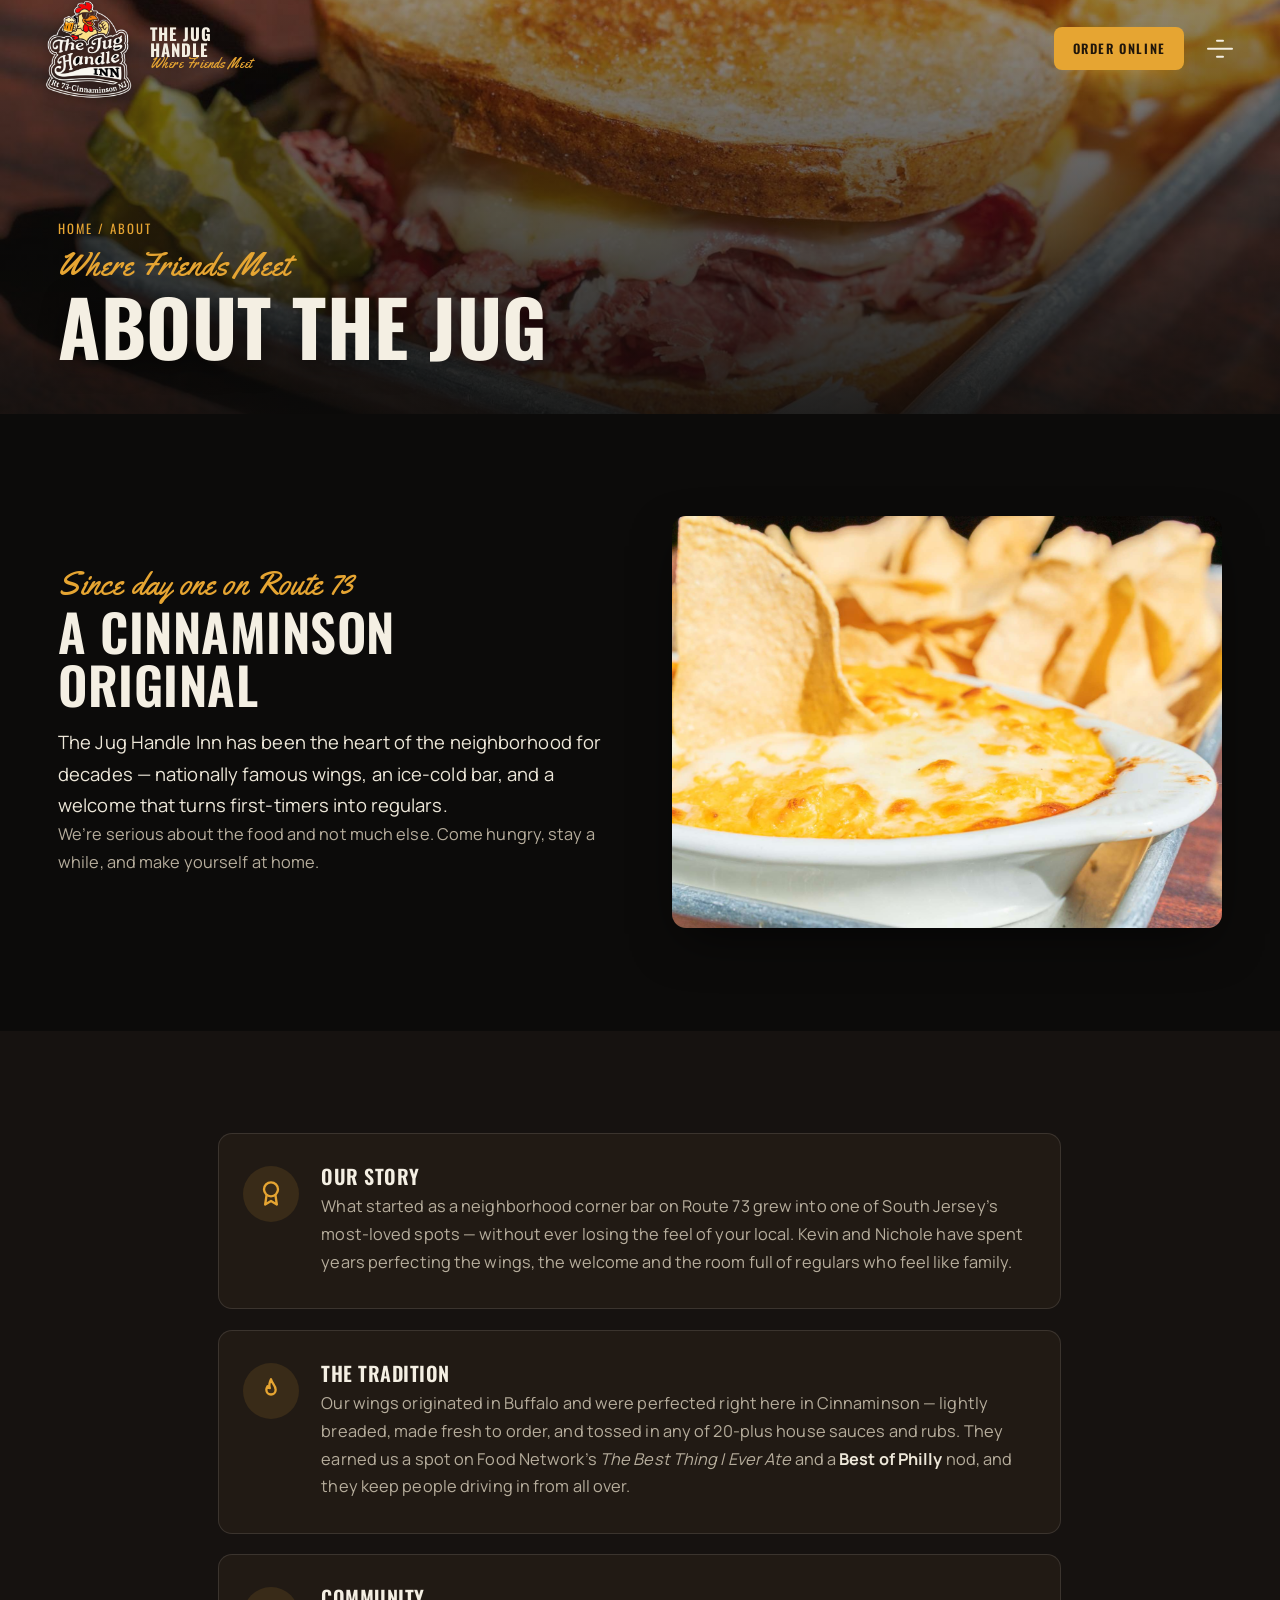
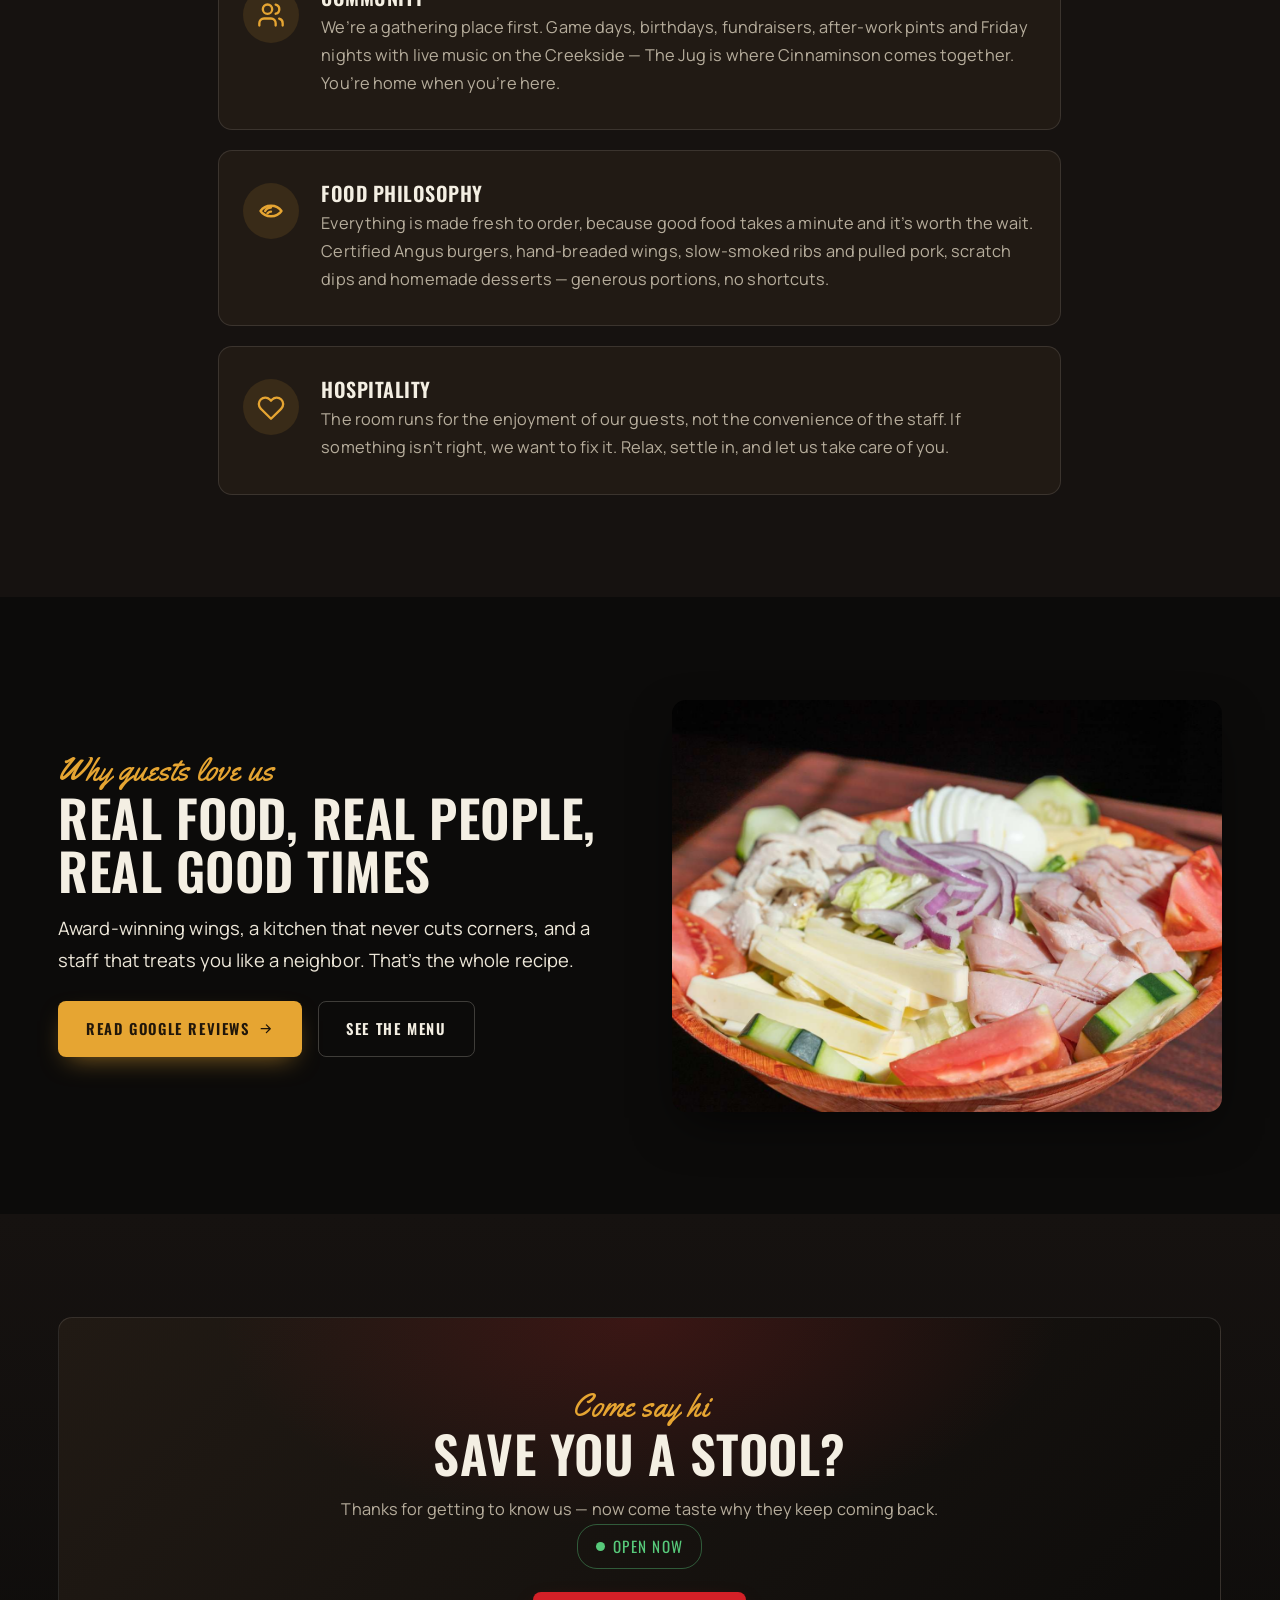
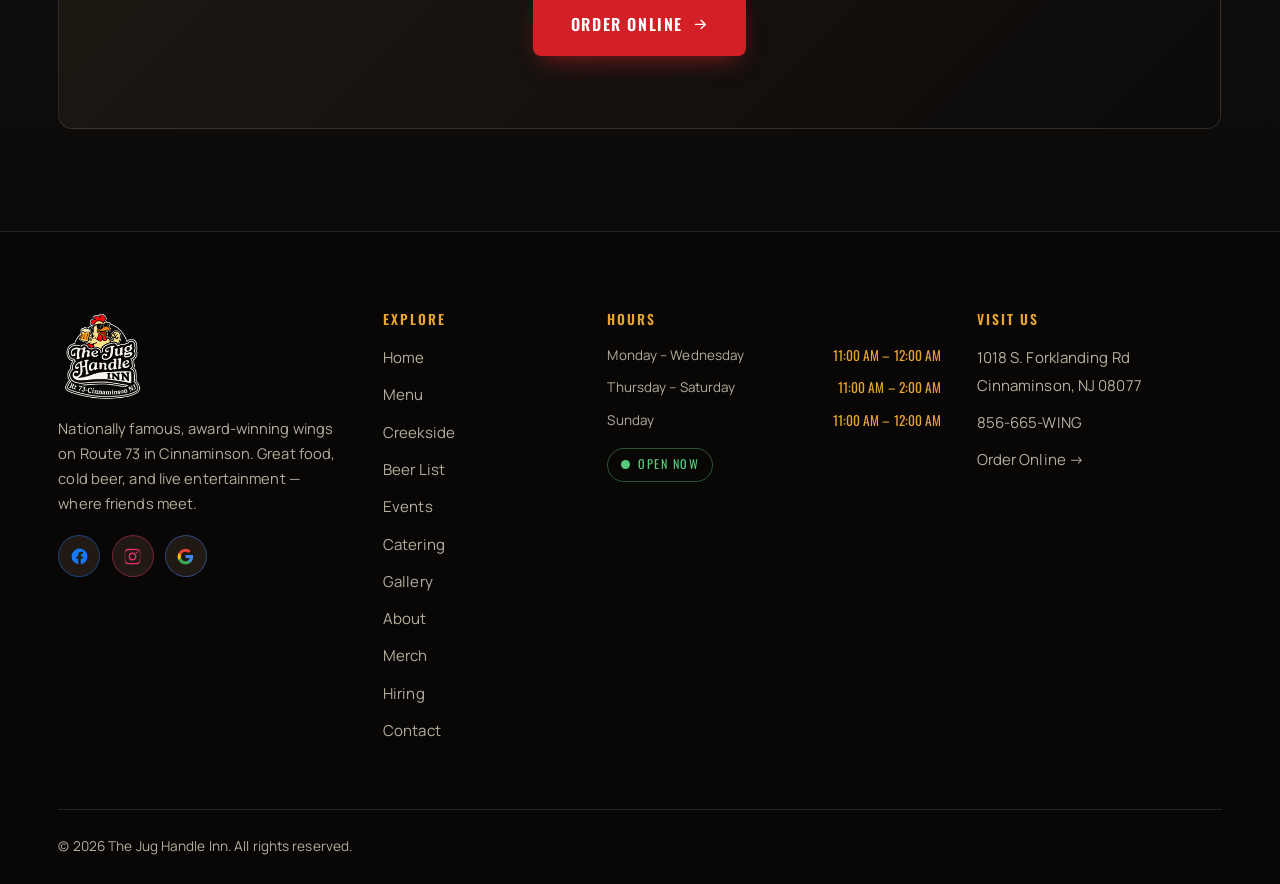
==== commit 2475a2f9: "Home hero copy, bigger header logo, simplified footer phone - Hero line -> 'Amazing Food. Great Drin" ====
--- a/about.html
+++ b/about.html
@@ -32,7 +32,7 @@
   <link rel="preconnect" href="https://fonts.gstatic.com" crossorigin>
   <link href="https://fonts.googleapis.com/css2?family=Oswald:wght@300;400;500;600;700&family=Manrope:wght@400;500;600;700;800&family=Yellowtail&display=swap" rel="stylesheet">
 
-  <link rel="stylesheet" href="assets/css/style.css?v=20260629e">
+  <link rel="stylesheet" href="assets/css/style.css?v=20260629f">
 
   <script type="application/ld+json">{
   "@context":"https://schema.org",
@@ -188,8 +188,7 @@
         <h4>VISIT US</h4>
         <ul>
           <li><a href="https://maps.app.goo.gl/6b174tuCh4UDP8sJ7" target="_blank" rel="noopener">1018 S. Forklanding Rd<br>Cinnaminson, NJ 08077</a></li>
-          <li><a href="tel:+18566658696">856-665-8696</a></li>
-          <li><a href="tel:+18566659464">856-665-WING (inside)</a></li>
+          <li><a href="tel:+18566659464">856-665-WING</a></li>
           <li><a href="https://online.skytab.com/7696057f402aea3ac30bc4868bea2866/order-settings" target="_blank" rel="noopener">Order Online &rarr;</a></li>
         </ul>
       </div>
@@ -202,6 +201,6 @@
 </footer>
 
 <button class="to-top" aria-label="Back to top"><svg viewBox="0 0 24 24" fill="none" stroke="currentColor" stroke-width="2.4" stroke-linecap="round" stroke-linejoin="round"><path d="M12 19V5M6 11l6-6 6 6"/></svg></button>
-<script src="assets/js/main.js?v=20260629e"></script>
+<script src="assets/js/main.js?v=20260629f"></script>
 </body>
 </html>
--- a/assets/css/style.css
+++ b/assets/css/style.css
@@ -82,7 +82,7 @@
   --shadow:   0 18px 50px -12px rgba(0, 0, 0, .65);
   --shadow-sm:0 8px 24px -10px rgba(0, 0, 0, .6);
   --maxw:     1240px;
-  --header-h: 98px;
+  --header-h: 116px;
   --ease:     cubic-bezier(.22, .61, .36, 1);
 }
 
@@ -285,7 +285,7 @@
   gap: .7rem;
   margin-right: auto;
 }
-.nav__brand img { height: 82px; width: auto; filter: drop-shadow(0 3px 6px rgba(0,0,0,.5)); }
+.nav__brand img { height: 100px; width: auto; filter: drop-shadow(0 3px 6px rgba(0,0,0,.5)); }
 .nav__brand-text {
   font-family: var(--font-display);
   font-weight: 700;
@@ -989,7 +989,7 @@
 /* Collapse the 11-link bar into the hamburger menu well before it would
    crowd the logo. Phones, tablets and small laptops all get the drawer. */
 @media (max-width: 1300px) {
-  :root { --header-h: 88px; }
+  :root { --header-h: 98px; }
 
   .nav__toggle { display: block; }
   .nav__links {
@@ -1047,7 +1047,7 @@
 @media (max-width: 400px) {
   .nav__actions { gap: .5rem; }
   .nav__actions .btn--sm { padding: .55rem .8rem; font-size: .72rem; letter-spacing: .5px; }
-  .nav__brand img { height: 66px; }
+  .nav__brand img { height: 80px; }
 }
 
 /* ---------------------------------------------------------------------
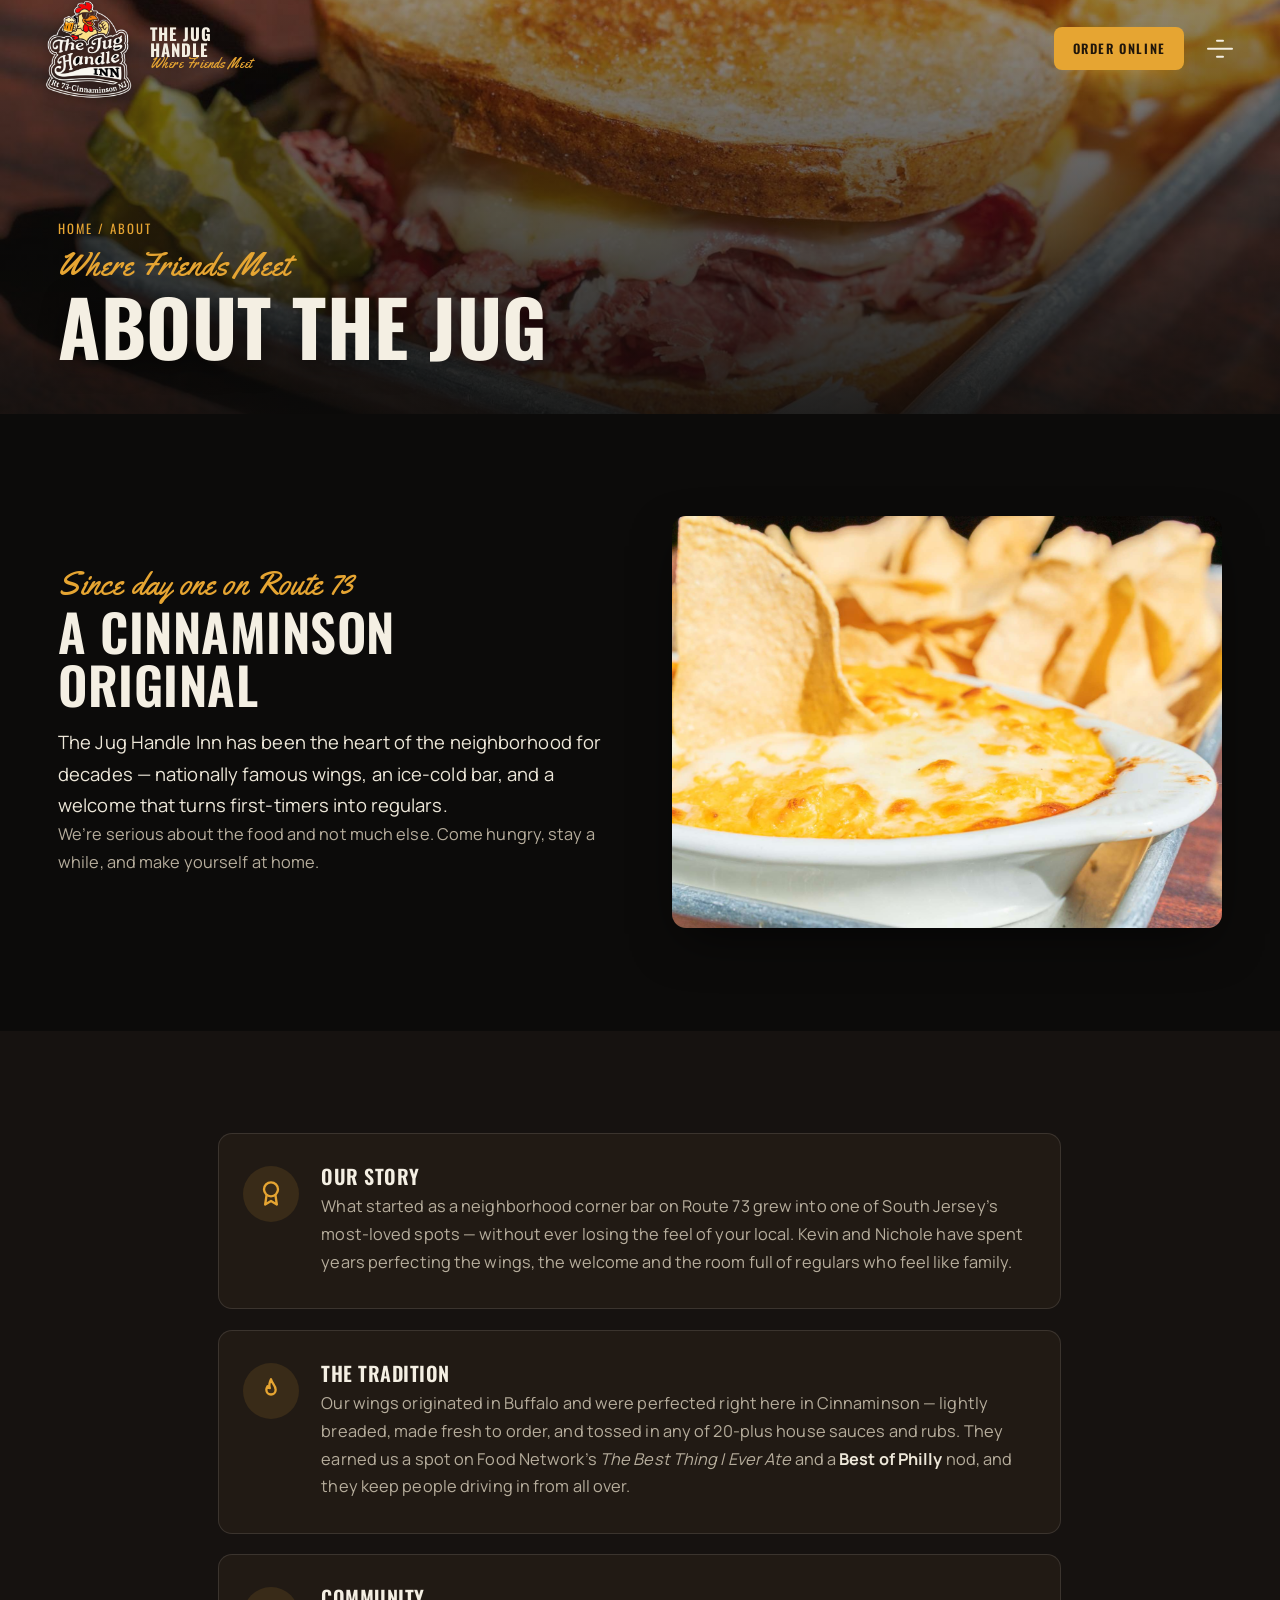
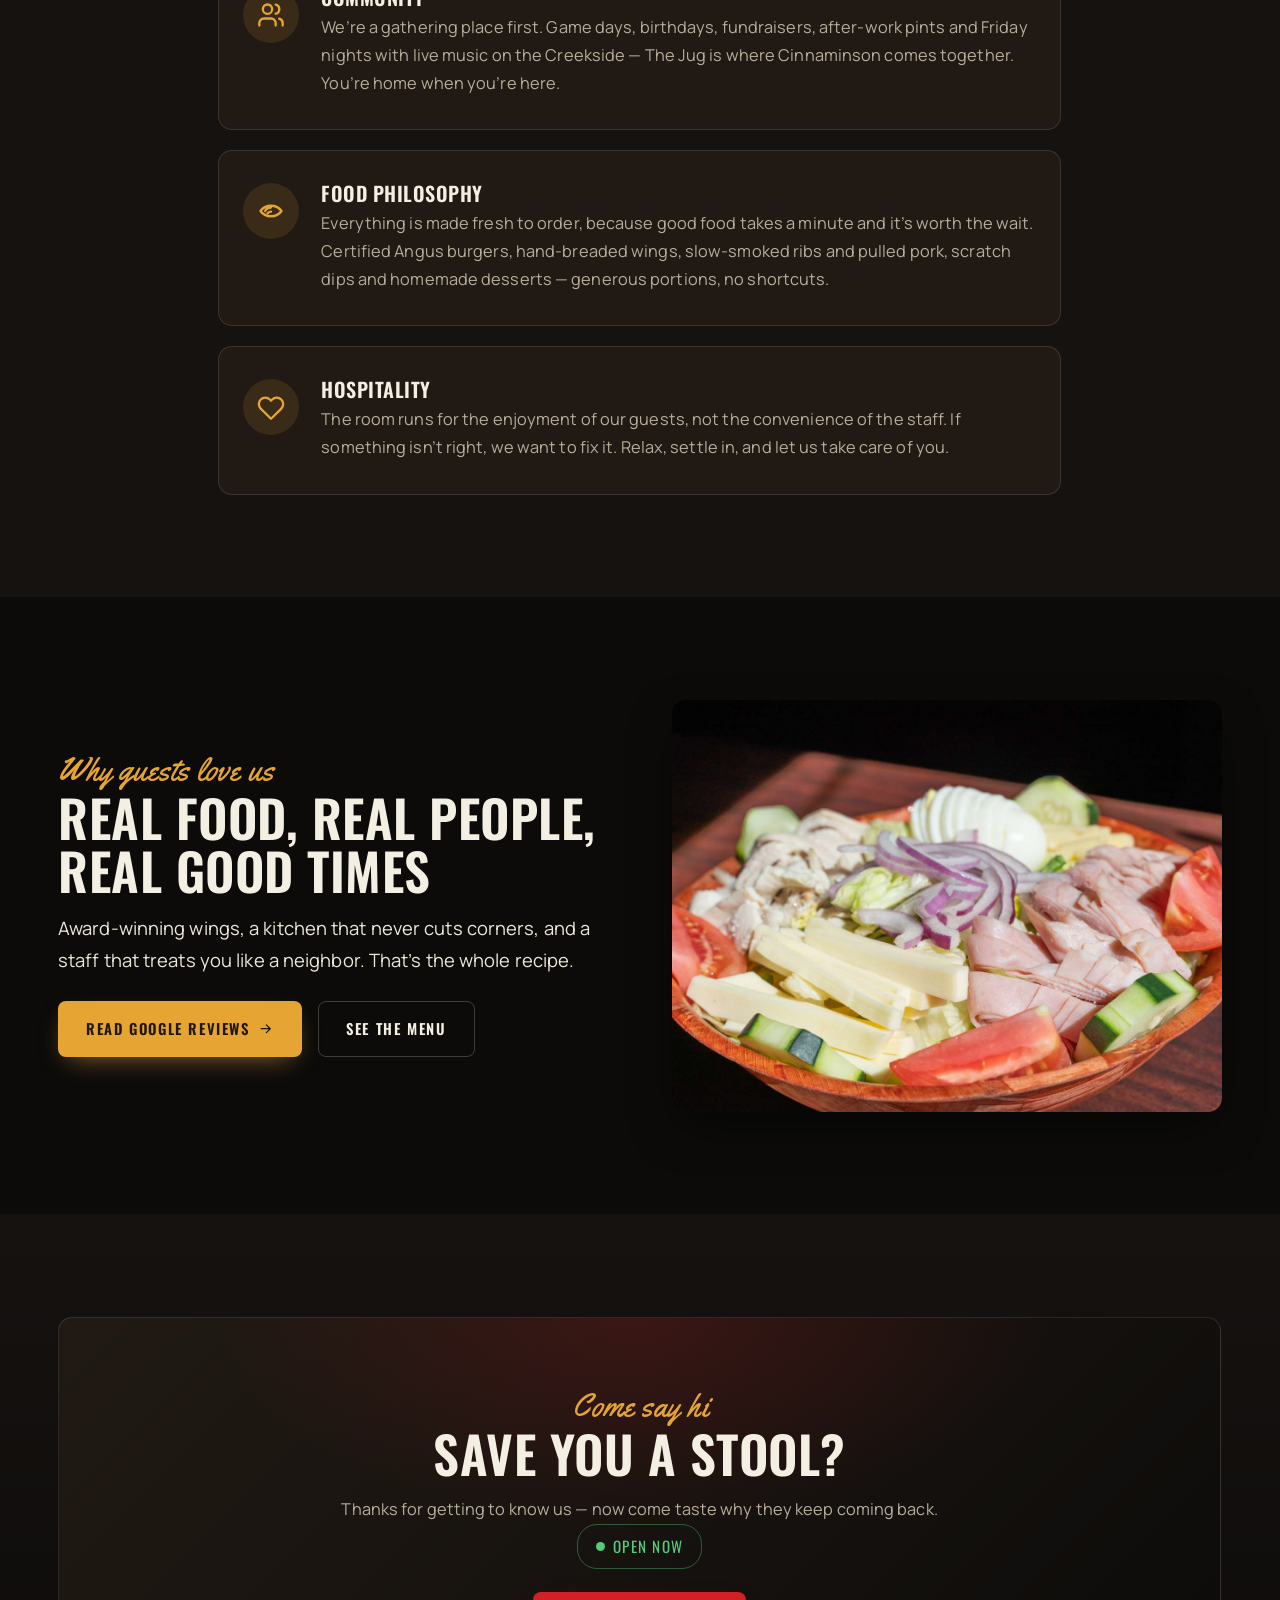
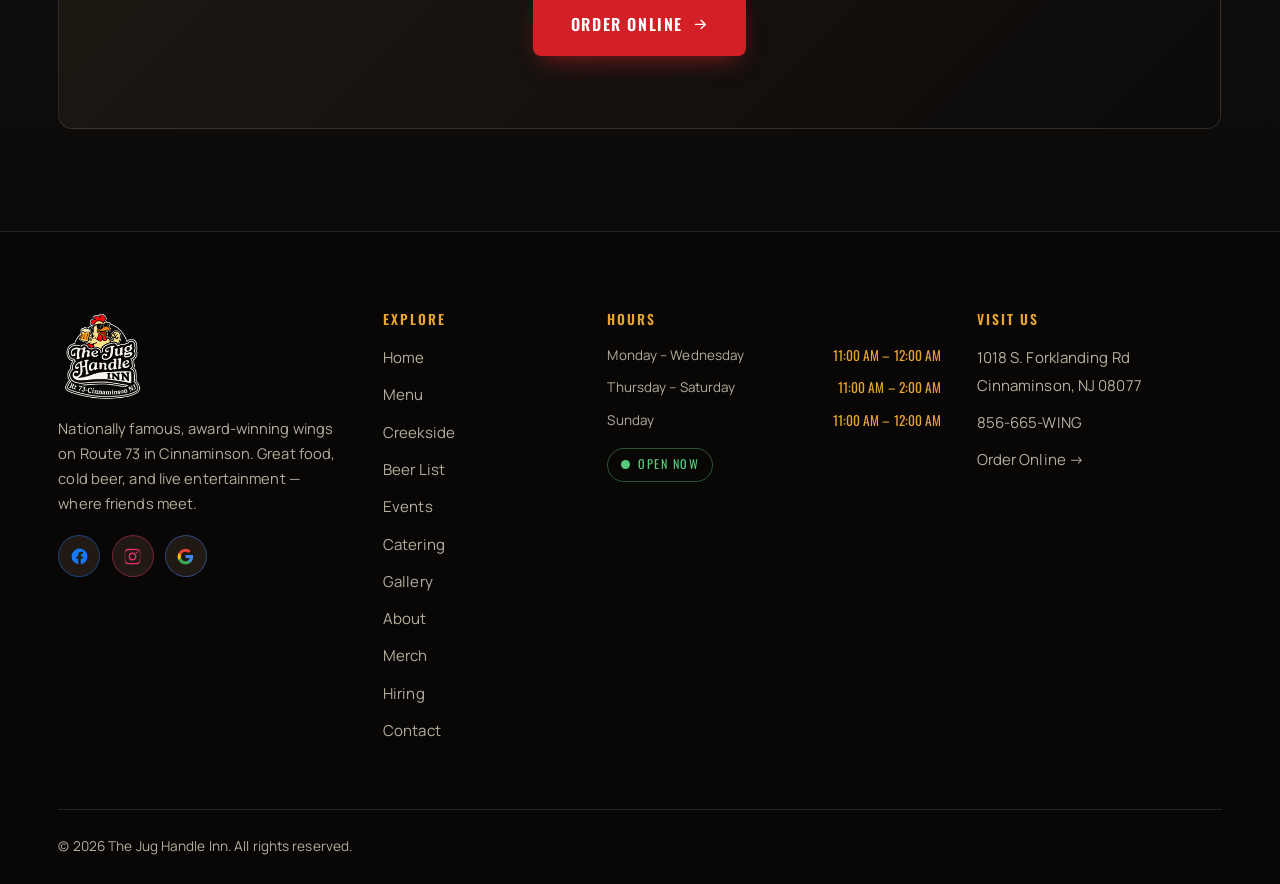
==== commit ab917a22: "Revert "Use 856-665-WING as the only phone number site-wide" This reverts commit d3a7ce0d84ca66d22a0" ====
(no text change in the page or its own stylesheets)
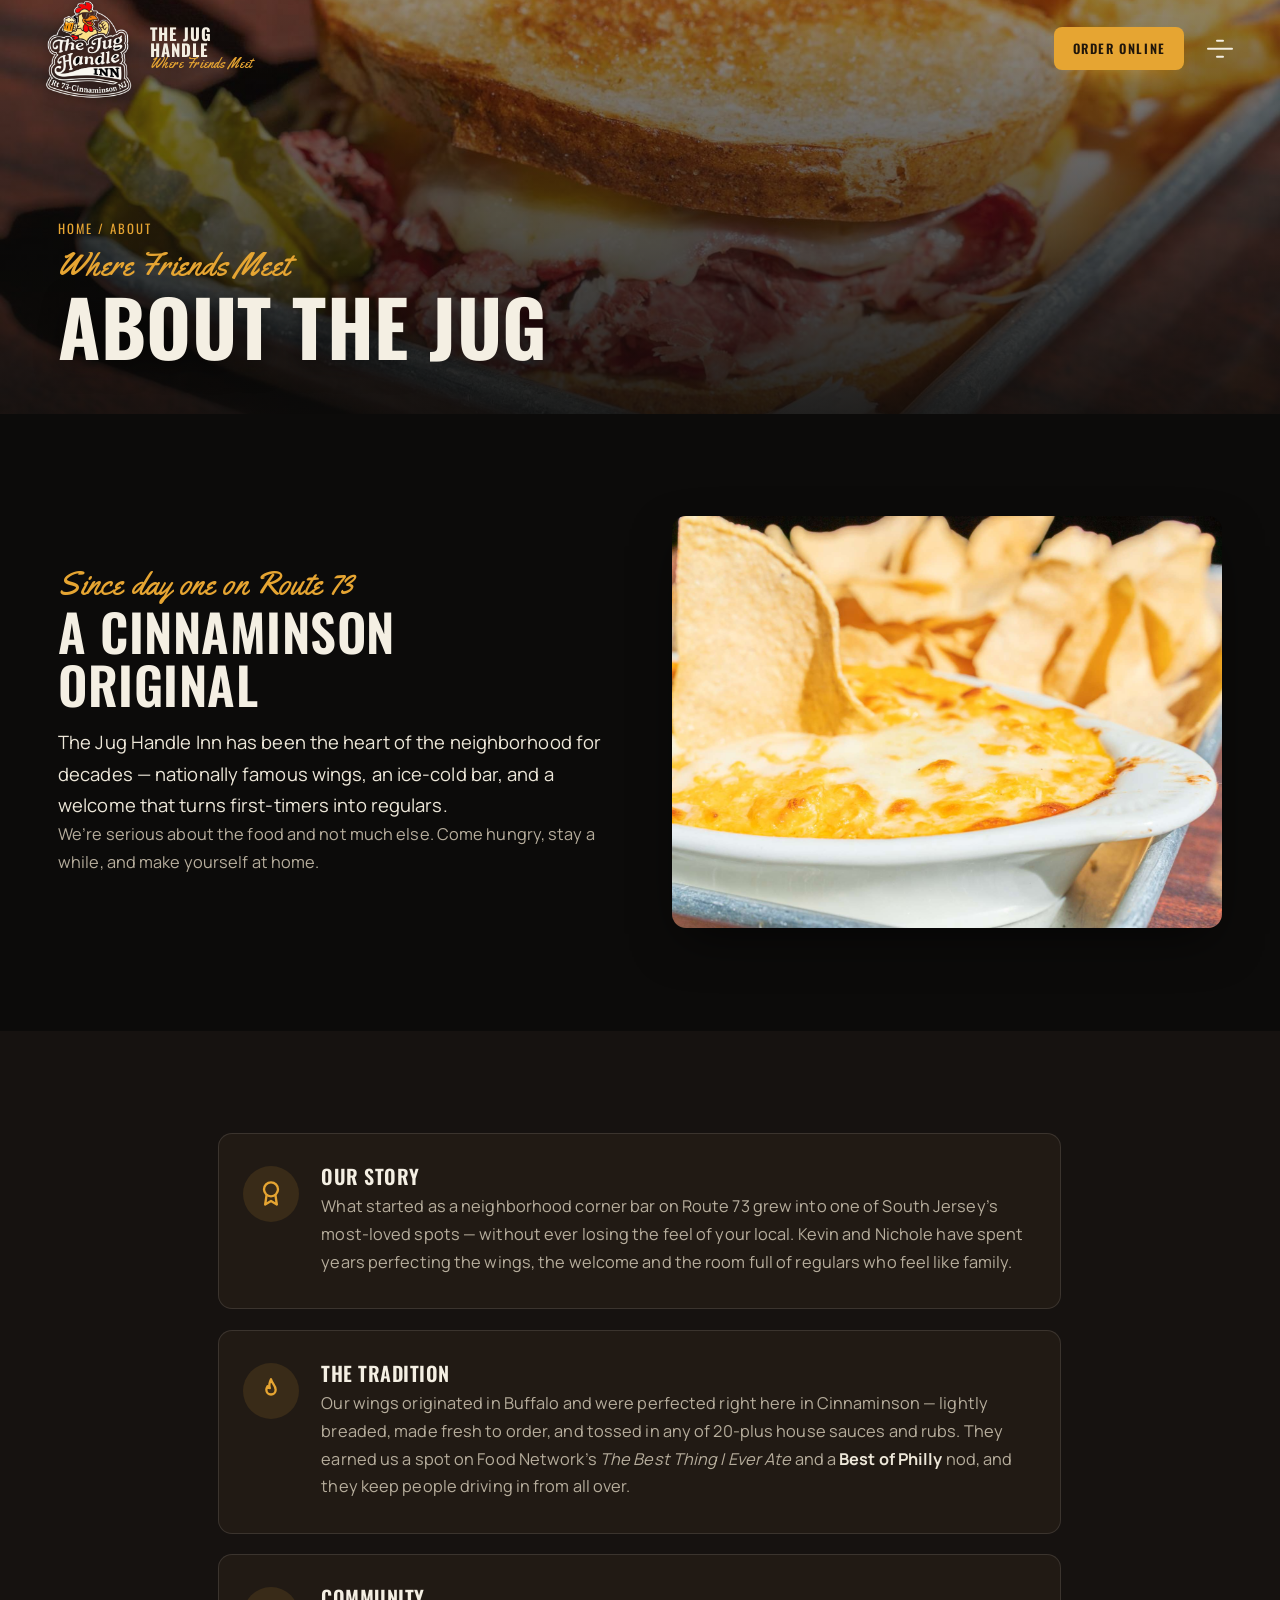
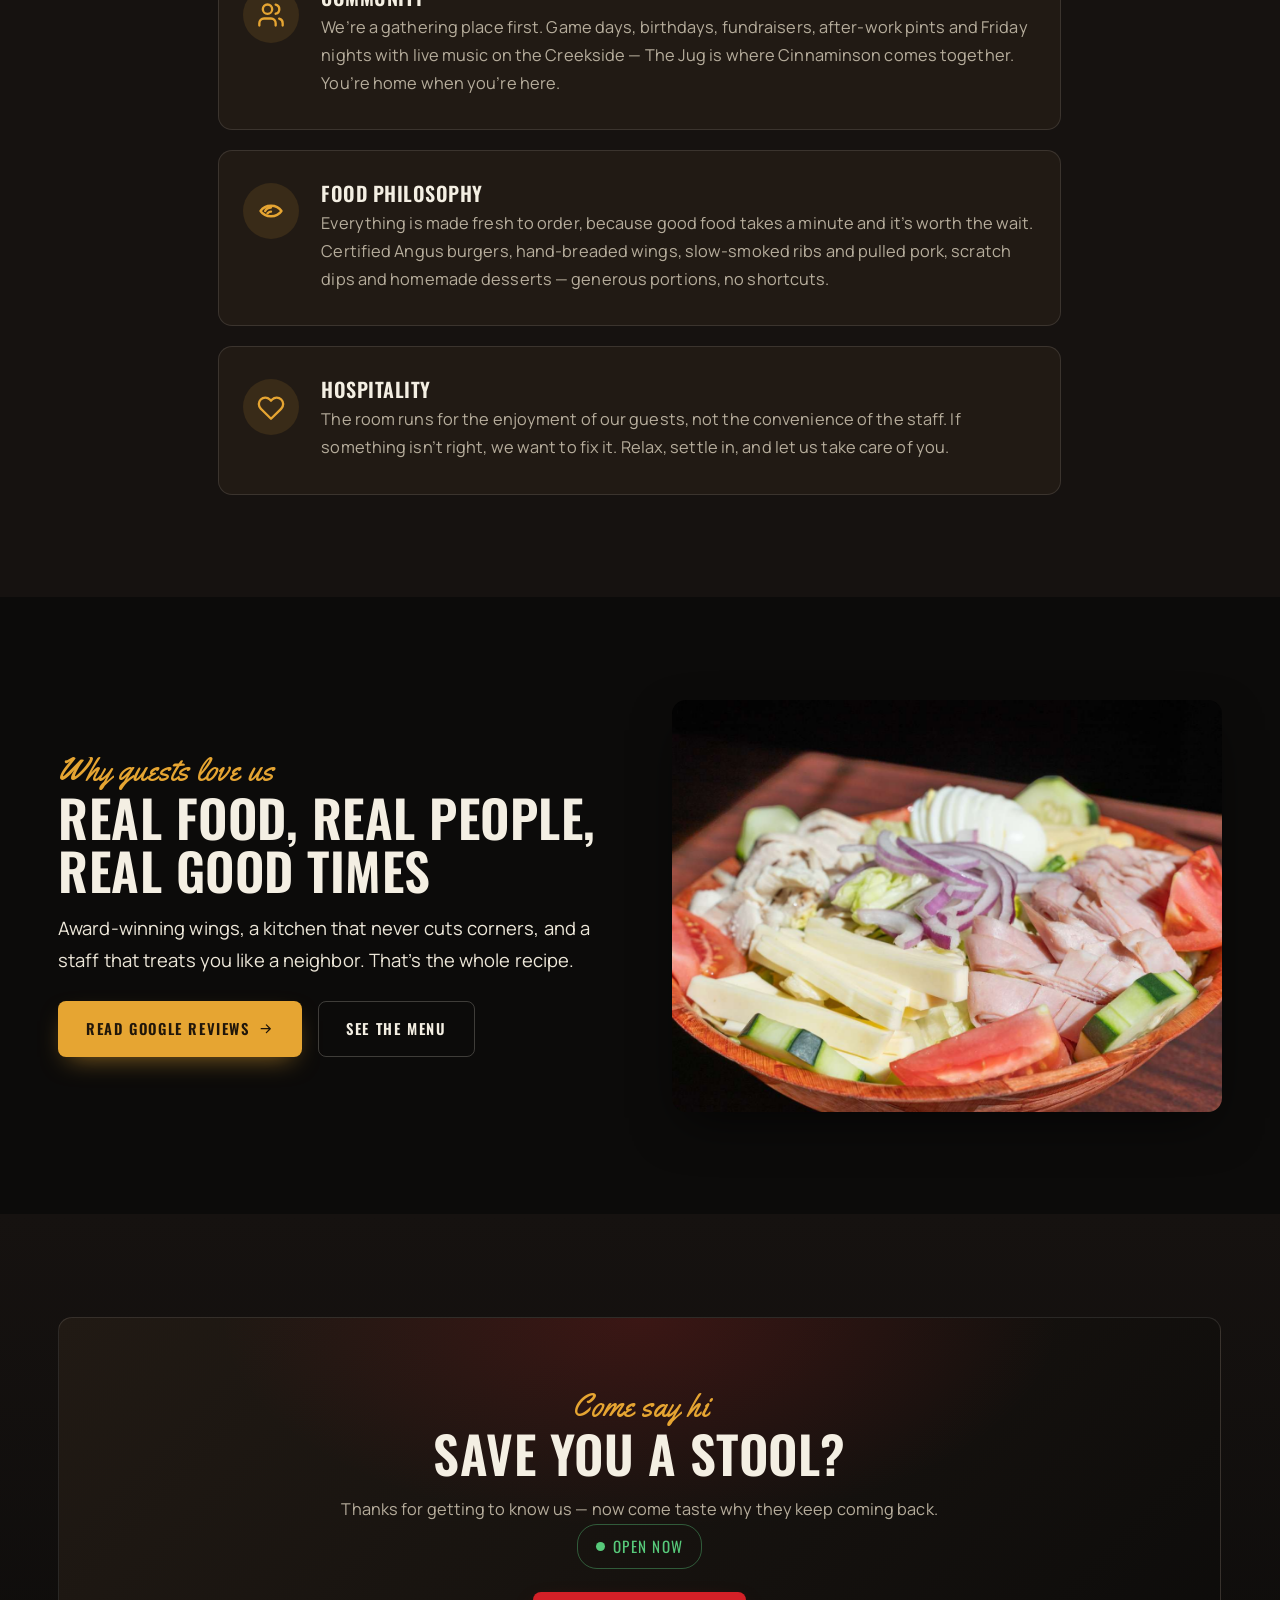
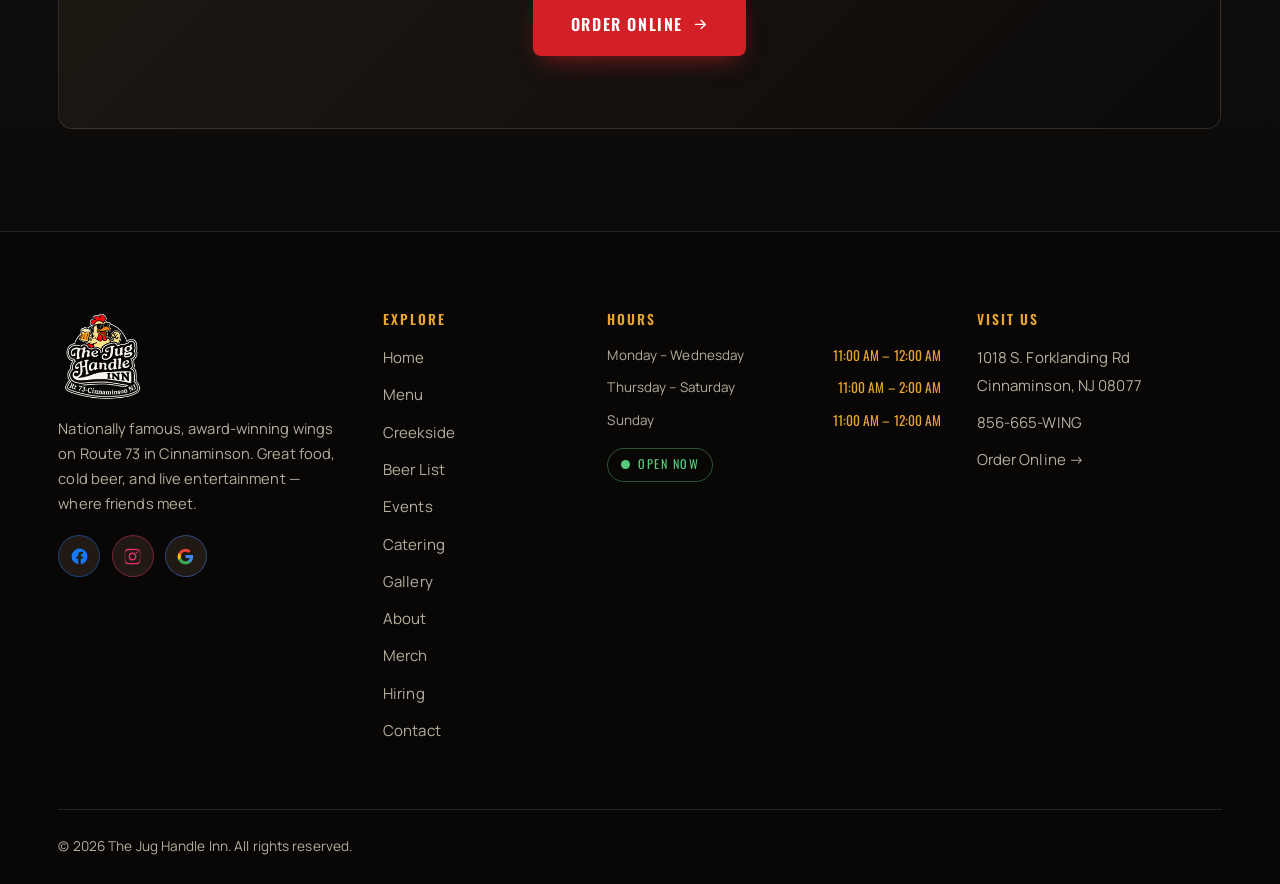
==== commit 9e5f9da7: "Ticker labels on top; rename Best of Philly to Our Best of Awards Moved the 20+ and 2012 labels abov" ====
--- a/about.html
+++ b/about.html
@@ -32,7 +32,7 @@
   <link rel="preconnect" href="https://fonts.gstatic.com" crossorigin>
   <link href="https://fonts.googleapis.com/css2?family=Oswald:wght@300;400;500;600;700&family=Manrope:wght@400;500;600;700;800&family=Yellowtail&display=swap" rel="stylesheet">
 
-  <link rel="stylesheet" href="assets/css/style.css?v=20260629f">
+  <link rel="stylesheet" href="assets/css/style.css?v=20260630c">
 
   <script type="application/ld+json">{
   "@context":"https://schema.org",
@@ -201,6 +201,6 @@
 </footer>
 
 <button class="to-top" aria-label="Back to top"><svg viewBox="0 0 24 24" fill="none" stroke="currentColor" stroke-width="2.4" stroke-linecap="round" stroke-linejoin="round"><path d="M12 19V5M6 11l6-6 6 6"/></svg></button>
-<script src="assets/js/main.js?v=20260629f"></script>
+<script src="assets/js/main.js?v=20260630c"></script>
 </body>
 </html>
--- a/assets/css/style.css
+++ b/assets/css/style.css
@@ -532,6 +532,52 @@
   text-transform: uppercase; letter-spacing: 2px;
   font-size: .8rem; color: var(--text-soft); margin-top: .4rem;
 }
+
+/* Inline stat pair above the marquees */
+.stat-strip { display: flex; justify-content: center; flex-wrap: wrap; gap: clamp(2rem, 8vw, 5rem); margin-top: 1.6rem; }
+
+/* Scrolling marquee / ticker */
+.marquee {
+  overflow: hidden; position: relative; margin-top: 2.2rem;
+  padding: .95rem 0;
+  border-top: 1px solid var(--border); border-bottom: 1px solid var(--border);
+  background: rgba(0,0,0,.28);
+  -webkit-mask-image: linear-gradient(90deg, transparent, #000 8%, #000 92%, transparent);
+          mask-image: linear-gradient(90deg, transparent, #000 8%, #000 92%, transparent);
+}
+.marquee + .marquee { margin-top: 0; border-top: none; }
+.marquee__track { display: flex; width: max-content; animation: marquee 50s linear infinite; }
+.marquee--reverse .marquee__track { animation-direction: reverse; animation-duration: 68s; }
+.marquee:hover .marquee__track { animation-play-state: paused; }
+.marquee__group { display: flex; align-items: center; flex: 0 0 auto; }
+.marquee__item {
+  display: inline-flex; align-items: baseline; gap: .5rem; padding: 0 1.5rem;
+  font-family: var(--font-display); font-weight: 600; letter-spacing: 2px;
+  text-transform: uppercase; font-size: .92rem; color: var(--light); white-space: nowrap;
+}
+.marquee__src { font-family: var(--font-body); font-weight: 600; letter-spacing: .3px; text-transform: none; font-size: .78rem; color: var(--text-soft); }
+.marquee__sep { color: var(--secondary); font-size: .72rem; }
+@keyframes marquee { from { transform: translateX(0); } to { transform: translateX(-50%); } }
+@media (prefers-reduced-motion: reduce) {
+  .marquee__track { animation: none; flex-wrap: wrap; width: auto; justify-content: center; }
+  .marquee__group { flex-wrap: wrap; justify-content: center; }
+  .marquee__group[aria-hidden="true"] { display: none; }
+}
+
+/* Ticker rows: number/label centered on top, scrolling list below */
+.ticker-row { margin-top: 2.4rem; }
+.ticker-row__label {
+  display: flex; align-items: baseline; justify-content: center; gap: .55rem;
+  padding: 0 1rem .7rem; background: transparent; color: inherit;
+}
+.ticker-row__num { font-family: var(--font-display); font-weight: 700; font-size: 2rem; line-height: 1; color: var(--secondary); }
+.ticker-row__cap { font-family: var(--font-display); text-transform: uppercase; letter-spacing: 2px; font-size: .85rem; color: var(--text-soft); }
+.ticker-row .marquee {
+  min-width: 0; margin-top: 0;
+  border-top: 1px solid var(--border); border-bottom: 1px solid var(--border);
+  background: rgba(0,0,0,.28);
+}
+@media (max-width: 640px) { .ticker-row__num { font-size: 1.6rem; } }
 
 /* testimonial */
 .testimonial {
